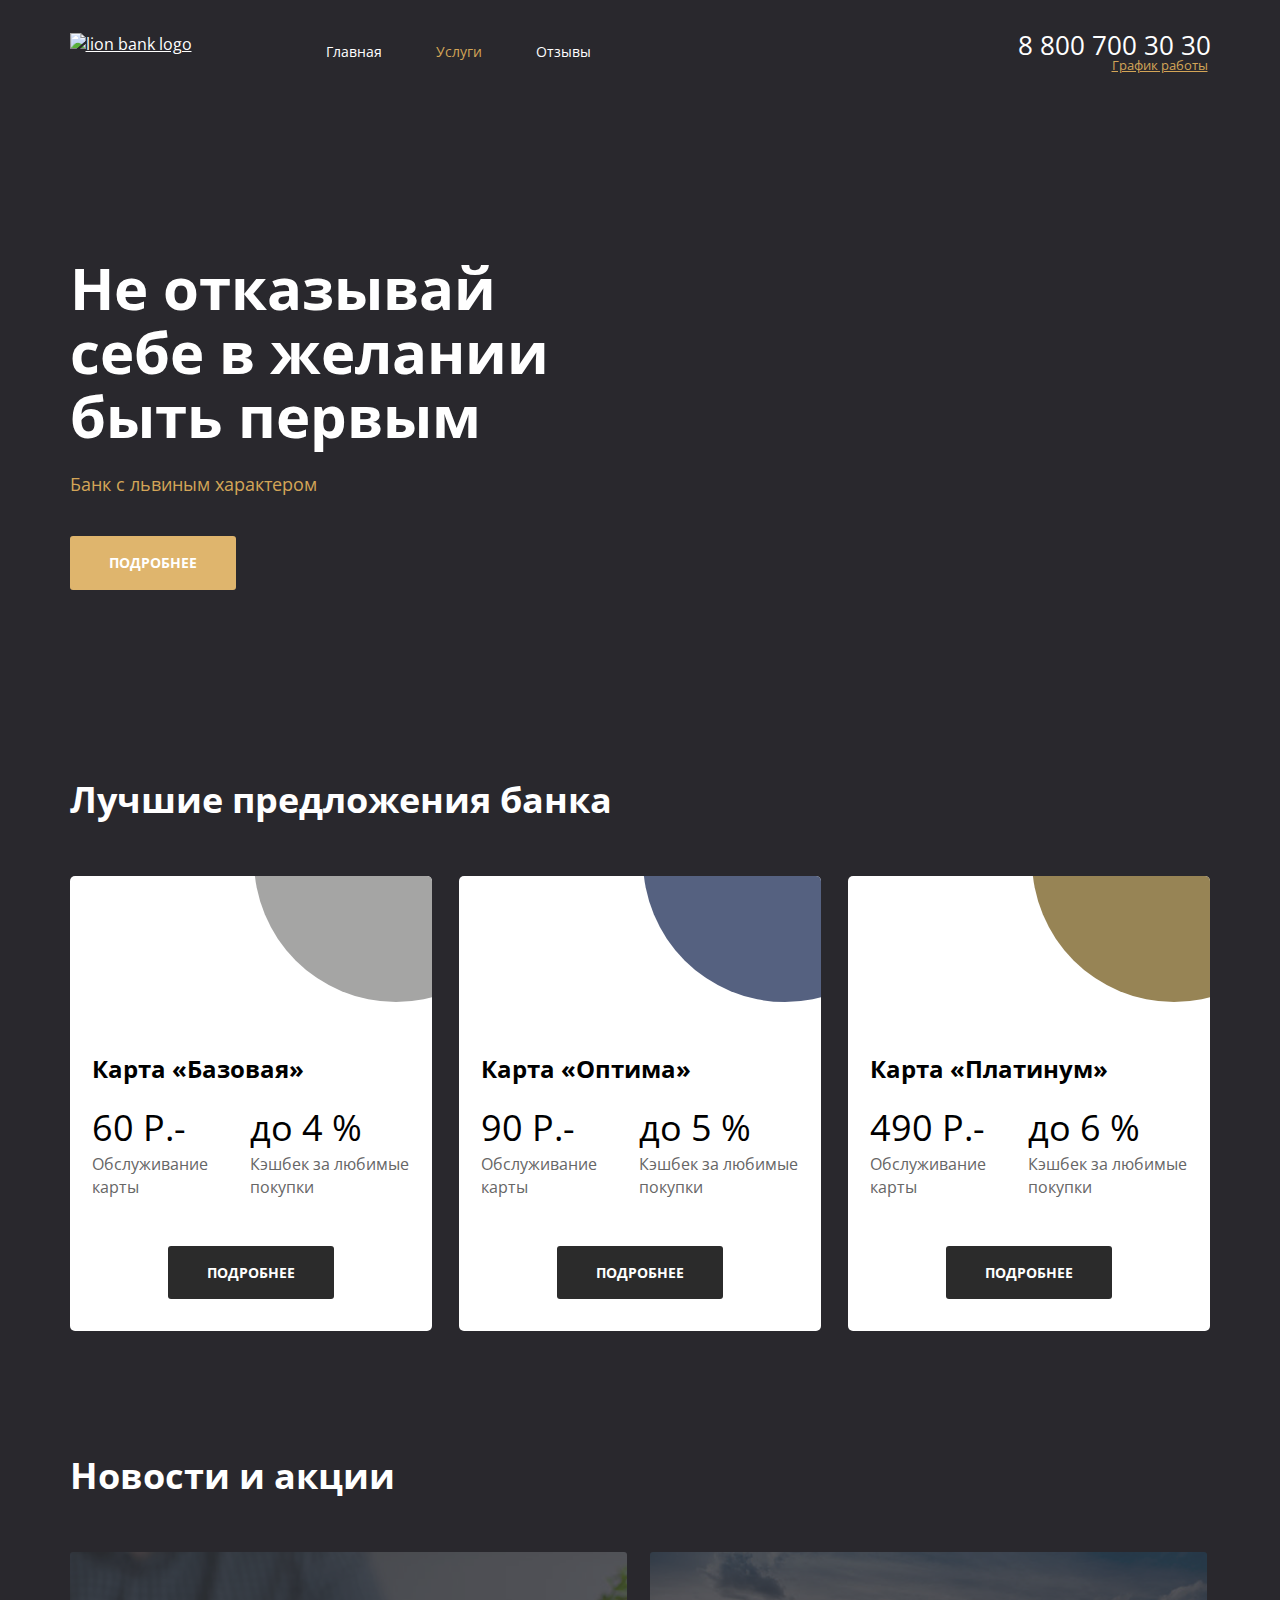
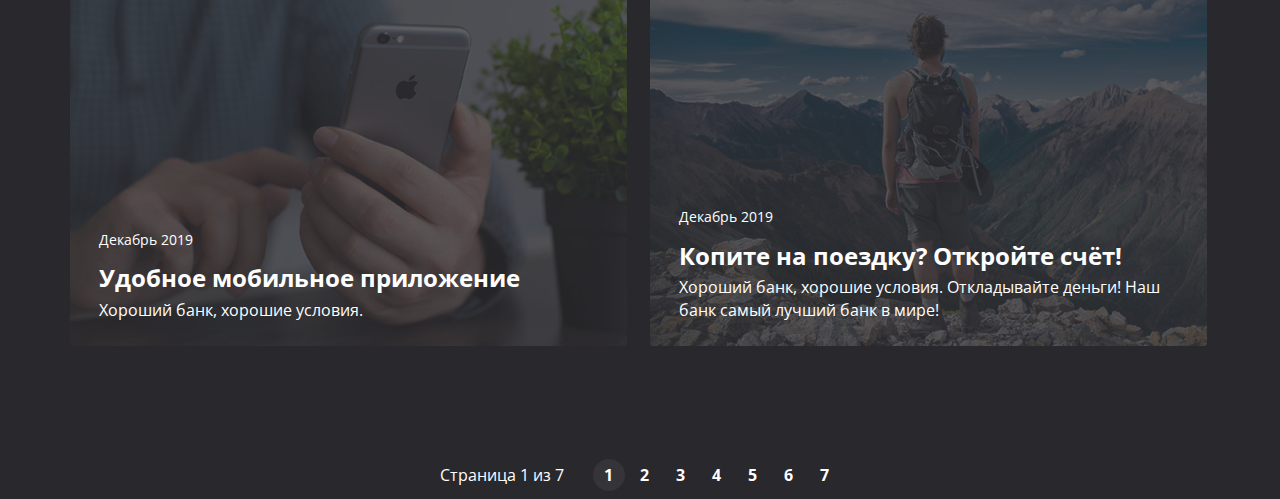
==== index.html @ ec157563 "8" ====
<!DOCTYPE html>
<html lang="en">

<head>
  <meta charset="UTF-8">
  <meta http-equiv="X-UA-Compatible" content="IE=edge">
  <meta name="viewport" content="width=device-width, initial-scale=1.0">
  <link href="https://fonts.googleapis.com/css2?family=Open+Sans:wght@400;600;700&display=swap" rel="stylesheet">
  <link rel="stylesheet" href="./css/main.css">
  <title>Lion Bank | Main Page</title>
</head>

<body>
  <div class="wrapper">
    <section class="hero">
      <div class="container">
        <header class="header">
          <a href="/" class="logo">
            <img src="./img/logo.png" alt="lion bank logo" class="logo__img">
          </a>
          <nav class="menu">
            <ul class="menu__list">
              <li class="menu__item"> <a href="#" class="menu__link">Главная</a> </li>
              <li class="menu__item menu__item--active"> <a href="#" class="menu__link">Услуги</a> </li>
              <li class="menu__item"> <a href="#" class="menu__link">Отзывы</a> </li>
            </ul>
          </nav>
          <addres class="contacts">
            <a href="tel:+78007003030" class="contacts__phone">8 800 700 30 30</a>
            <div class="contacts__dropdown-title">График работы</div>
          </addres>
        </header>
        <div class="hero__content">
          <div class="hero__text-section">
            <h1 class="hero__title">Не отказывай себе в желании быть первым</h1>
            <h4 class="hero__subtitle">Банк с львиным характером</h4>
            <a href="#" class="btn btn--color--ginger">Подробнее</a>
          </div>
        </div>
      </div>
    </section>
    <section class="section">
      <div class="container">
        <h2 class="section__title">Лучшие предложения банка</h2>
        <ul class="offers">
          <li class="offers__item offers__item--theme--grey">
            <div class="offers__header">
              <img src="./img/icons/card_grey.png" class="offers__header-img" alt="">
            </div>
            <div class="offers__content">
              <h3 class="offers__title">Карта «Базовая»</h3>
              <div class="offers__prices">
                <div class="offers__prices-cell">
                  <div class="offers__price">60 Р.-</div>
                  <div class="offers__price-desc">Обслуживание карты</div>
                </div>
                <div class="offers__prices-cell">
                  <div class="offers__price">до 4 %</div>
                  <div class="offers__prices-desc">Кэшбек за любимые покупки</div>
                </div>
              </div>
              <div class="offers__btn-wrapper">
                <a href="#" class="btn btn--color--brown">Подробнее</a>
              </div>
            </div>
          </li>
          <li class="offers__item offers__item--theme--blue">
            <div class="offers__header">
              <img src="./img/icons/card_blue.png" class="offers__header-img" alt="">
            </div>
            <div class="offers__content">
              <h3 class="offers__title">Карта «Оптима»</h3>
              <div class="offers__prices">
                <div class="offers__prices-cell">
                  <div class="offers__price">90 Р.-</div>
                  <div class="offers__price-desc">Обслуживание карты</div>
                </div>
                <div class="offers__prices-cell">
                  <div class="offers__price">до 5 %</div>
                  <div class="offers__prices-desc">Кэшбек за любимые покупки</div>
                </div>
              </div>
              <div class="offers__btn-wrapper">
                <a href="#" class="btn btn--color--brown">Подробнее</a>
              </div>
            </div>
          </li>
          <li class="offers__item offers__item--theme--gold">
            <div class="offers__header">
              <img src="./img/icons/card_gold.png" class="offers__header-img" alt="">
            </div>
            <div class="offers__content">
              <h3 class="offers__title">Карта «Платинум»</h3>
              <div class="offers__prices">
                <div class="offers__prices-cell">
                  <div class="offers__price">490 Р.-</div>
                  <div class="offers__price-desc">Обслуживание карты</div>
                </div>
                <div class="offers__prices-cell">
                  <div class="offers__price">до 6 %</div>
                  <div class="offers__prices-desc">Кэшбек за любимые покупки</div>
                </div>
              </div>
              <div class="offers__btn-wrapper">
                <a href="#" class="btn btn--color--brown">Подробнее</a>
              </div>
            </div>
          </li>
        </ul>
      </div>
    </section>
    <div class="section">      
      <div class="container">
        <h2 class="section__title">Новости и акции</h2>
        <ul class="news">
          <li class="news__item">
            <img src="./img/content/phone.png" alt="Мобильное приложение" class="news__cover">
            <div class="news__text-content">
              <div class="news__date">
                <time class="news__time">Декабрь 2019</time>
              </div>
              <div class="news__title">Удобное мобильное приложение</div>
              <div class="news__desc">
                Хороший банк, хорошие условия.
              </div>
            </div>
          </li>
          <li class="news__item">
            <img src="./img/content/mountains.png" alt="Откройте счёт!" class="news__cover">
            <div class="news__text-content">
              <div class="news__date">Декабрь 2019</div>
              <div class="news__title">Копите на поездку? Откройте счёт!</div>
              <div class="news__desc">
                Хороший банк, хорошие условия. Откладывайте деньги! Наш банк самый лучший банк в мире!
              </div>
            </div>
          </li>
        </ul>
      </div>
    </div>
    <div class="pager">
      <div class="pager__display">Страница 1 из 7</div>
      <ul class="pager__list">
        <li class="pager__item pager__item--active"> <a href="#" class="pager__link">1</a> </li>
        <li class="pager__item"> <a href="#" class="pager__link">2</a> </li>
        <li class="pager__item"> <a href="#" class="pager__link">3</a> </li>
        <li class="pager__item"> <a href="#" class="pager__link">4</a> </li>
        <li class="pager__item"> <a href="#" class="pager__link">5</a> </li>
        <li class="pager__item"> <a href="#" class="pager__link">6</a> </li>
        <li class="pager__item"> <a href="#" class="pager__link">7</a> </li>
      </ul>
    </div>

  </div>
</body>
</html>
---- css/main.css ----
body {
  font-family: "Open Sans", Helvetica, sans-serif;
  color: #fff;
  font-size: 16px;
  line-height: 1.42;
  background: #29282D;
  -webkit-font-smoothing: antialiased;
  -moz-osx-font-smothing: grayscale;
}

a {
  color: inherit;
}

ul {
  padding: 0;
  margin: 0;
}

ul li {
  list-style: none;
}

h1,
h2,
h3,
h4,
h5,
h6 {
  margin: 0;
  font-weight: normal;
}

* {
  box-sizing: border-box;
}

.container {
  margin: 0 auto;
  width: 1141px;
}

.header {
  height: 122px;
  position: relative;
  margin-bottom: 126px;
}

.logo {
  display: block;
  position: absolute;
  top: 25px;
  left: 0;
}

.menu {
  position: absolute;
  top: 31px;
  left: 256px;
}

.contacts {
  position: absolute;
  top: 19px;
  right: 0px;
  font-style: normal;
  text-align: right;
}

.menu__item {
  display: inline-block;
  vertical-align: middle;
  margin-right: 50px;
}

.menu__item--active .menu__link {
  color: #D3A557;
}

.menu__item:last-child {
  margin-right: 0;
}

.menu__link {
  font-size: 14px;
  text-decoration: none;
}

.menu__link:hover {
  color: #D3A557;
  ;
}

.contacts__phone {
  display: block;
  text-decoration: none;
  font-size: 26px;
  margin-bottom: -8px;
}

.contacts__dropdown-title {
  font-size: 13px;
  text-decoration: underline;
  color: #D3A557;
  margin-right: 3px;
}

.hero {
  margin-bottom: 184px;
}

.hero__text-section {
  width: 510px;
}

.hero__title {
  font-size: 58px;
  font-weight: bold;
  line-height: 1.1;
  margin-bottom: 25px;
}

.hero__subtitle {
  font-size: 18px;
  color: #D3A557;
  margin-bottom: 38px;
}

.btn {
  background: #DFB56D;
  border-radius: 3px;
  padding: 17px 39px;
  color: #fff;
  font-size: 14px;
  font-weight: bold;
  text-transform: uppercase;
  text-decoration: none;
  display: inline-block;
}

.btn:hover {
  background: #D3A557;
  box-shadow: 0px 8px 35px rgba(223, 181, 109, 0.35);
}

.btn--color--ginger {
  background: #DFB56D;
}

.btn--color--ginger:hover {
  background: #D3A557;
  box-shadow: 0px 8px 35px rgba(223, 181, 109, 0.35);
}

.btn--color--brown {
  background: #2B2B2B;
}

.btn--color--brown:hover {
  background: #DFB56D;
}

.section {
  margin-bottom: 113px;
}

.section__title {
  font-size: 36px;
  font-weight: bold;
  margin-bottom: 51px;
}

.offers__item {
  min-height: 449px;
  background: #fff;
  border-radius: 5px 5px 5px 5px;
  display: inline-block;
  margin-right: 23px;
  width: 362px;
  color: #000;
  overflow: hidden;
}

.offers__header {
  min-height: 144px;
  position: relative;
}

.offers__header:before {
  content: "";
  width: 284px;
  height: 284px;
  display: block;
  border-radius: 50%;
  position: absolute;
  top: -158px;
  right: -106px;
  background: #ccc;
}

.offers__header-img {
  position: absolute;
  left: 50%;
  top: 50%;
  margin-left: -44px;
  margin-top: -32px;
}

.offers__item:last-child {
  margin-right: 0;
}

.offers__item--theme--grey .offers__header::before {
  background: #a5a5a4;
}

.offers__item--theme--blue .offers__header::before {
  background: #556180;
}

.offers__item--theme--gold .offers__header::before {
  background: #978455;
}

.offers__content {
  padding: 32px 22px;
}

.offers__title {
  font-weight: bold;
  font-size: 24px;
  margin-bottom: 16px;
}

.offers__prices-cell {
  display: inline-block;
  vertical-align: top;
  width: 115px;
  margin-right: 39px;
}

.offers__prices-cell:last-child {
  margin-right: 0;
}

.offers__price {
  font-size: 36px;
}

.offers__prices {
  margin-bottom: 47px;
}

.offers__price-desc {
  color: #666;
}

.offers__prices-desc {
  width: 159px;
  color: #666;
}

.offers__btn-wrapper {
  text-align: center;
}

.news {
    margin-bottom: 55px;
}

.news__item {
  width: 557px;
  display: inline-block;
  vertical-align: top;
  position: relative;
  border-radius: 3px;
  overflow: hidden;
  margin-right: 19px;
}

.news__item:last-child {
  margin-right: 0;
}

.news__cover {
  display: block;
  width: 100%;
  height: 100%;
  object-fit: cover;
  opacity: .35;
}

.news__text-content {
  position: absolute;
  left: 0;
  right: 0;
  bottom: 0;
  padding: 25px 29px;
  min-width: 140px;
}

.news__date {
  font-size: 14px;
  margin-bottom: 12px;
}

.news__title {
  font-size: 24px;
  font-weight: bold;
  margin-bottom: 3px;
}

.pager {
  text-align: center;
}

.pager__display,.pager__list {
  display: inline-block;
  vertical-align: middle;
}

.pager__display {
  margin-right: 25px;
}

.pager__item {
  display: inline-block;
  vertical-align: middle;  
}

.pager__item--active .pager__link{ 
  background: #353439;
}

.pager__link {
  display: block;
  width: 32px;
  height: 32px;
  border-radius: 50%;
  text-decoration: none;
  font-weight: bold;
  line-height: 32px;
}
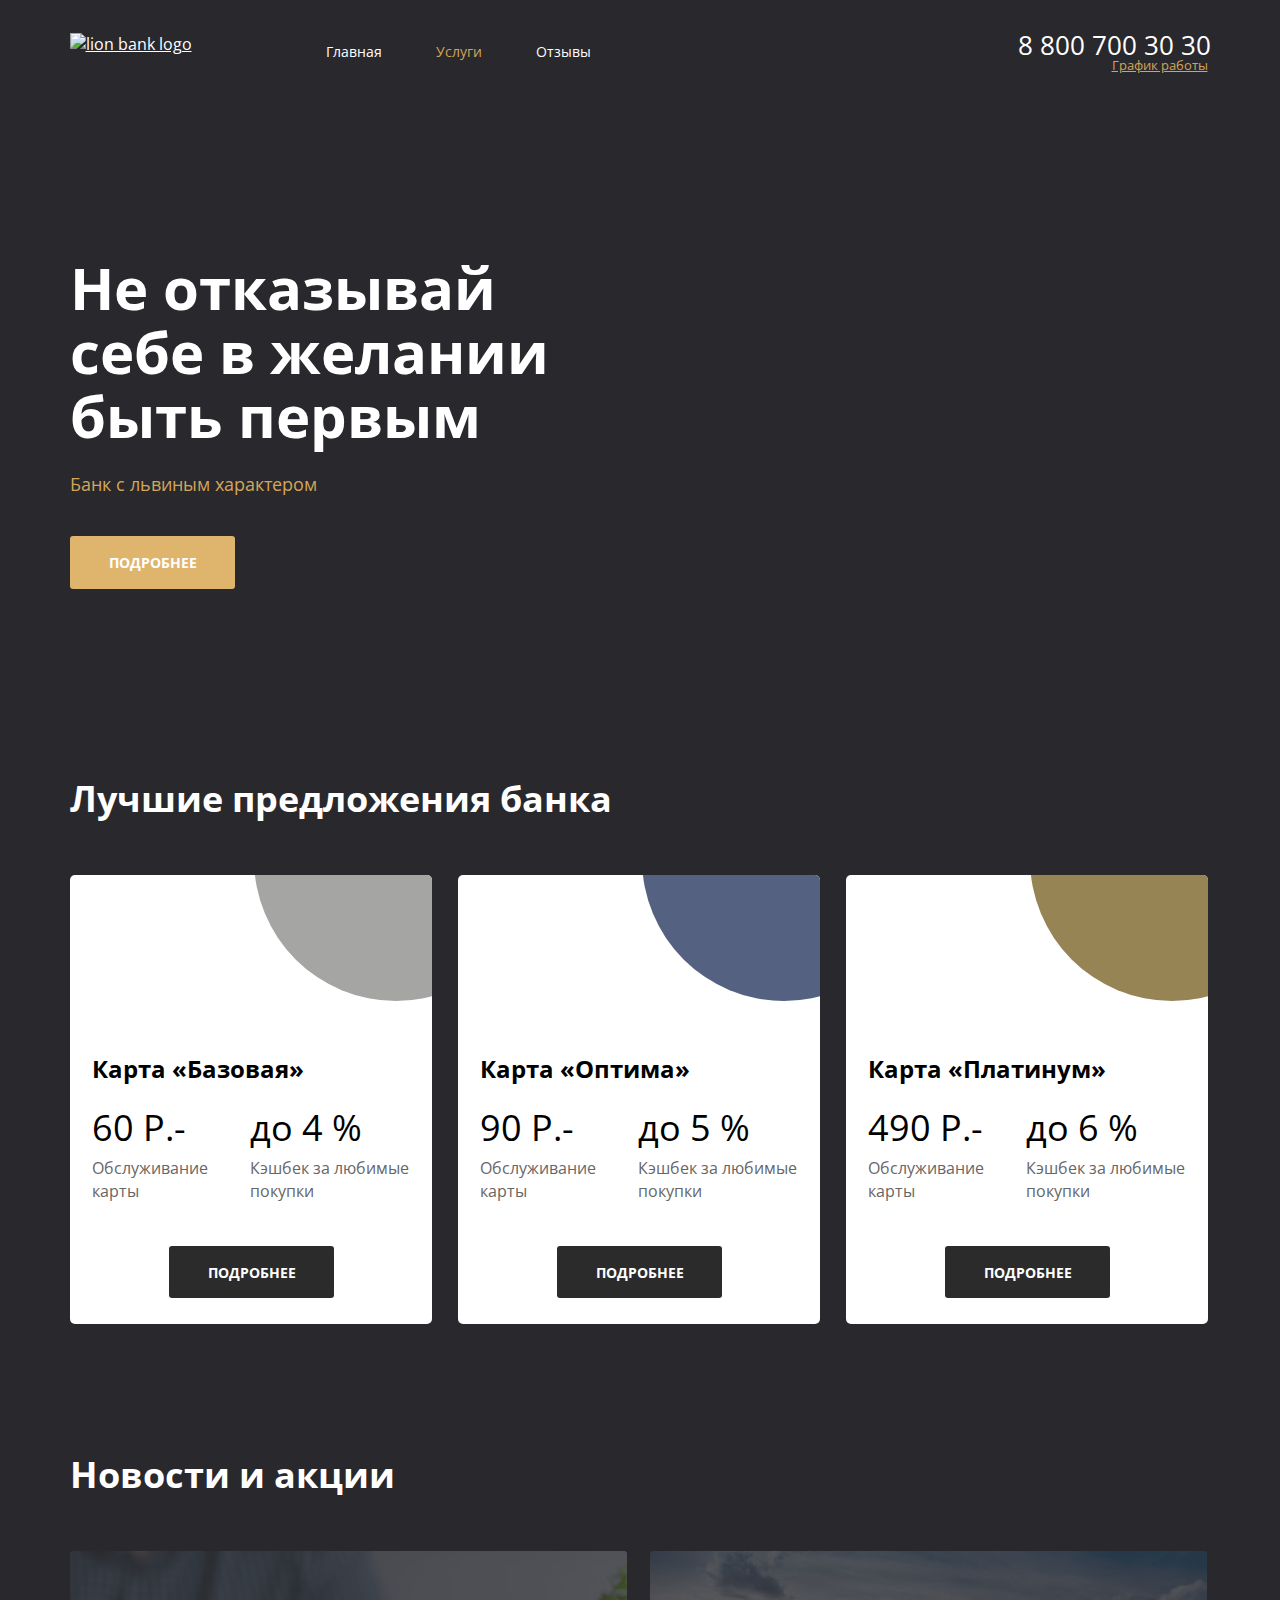
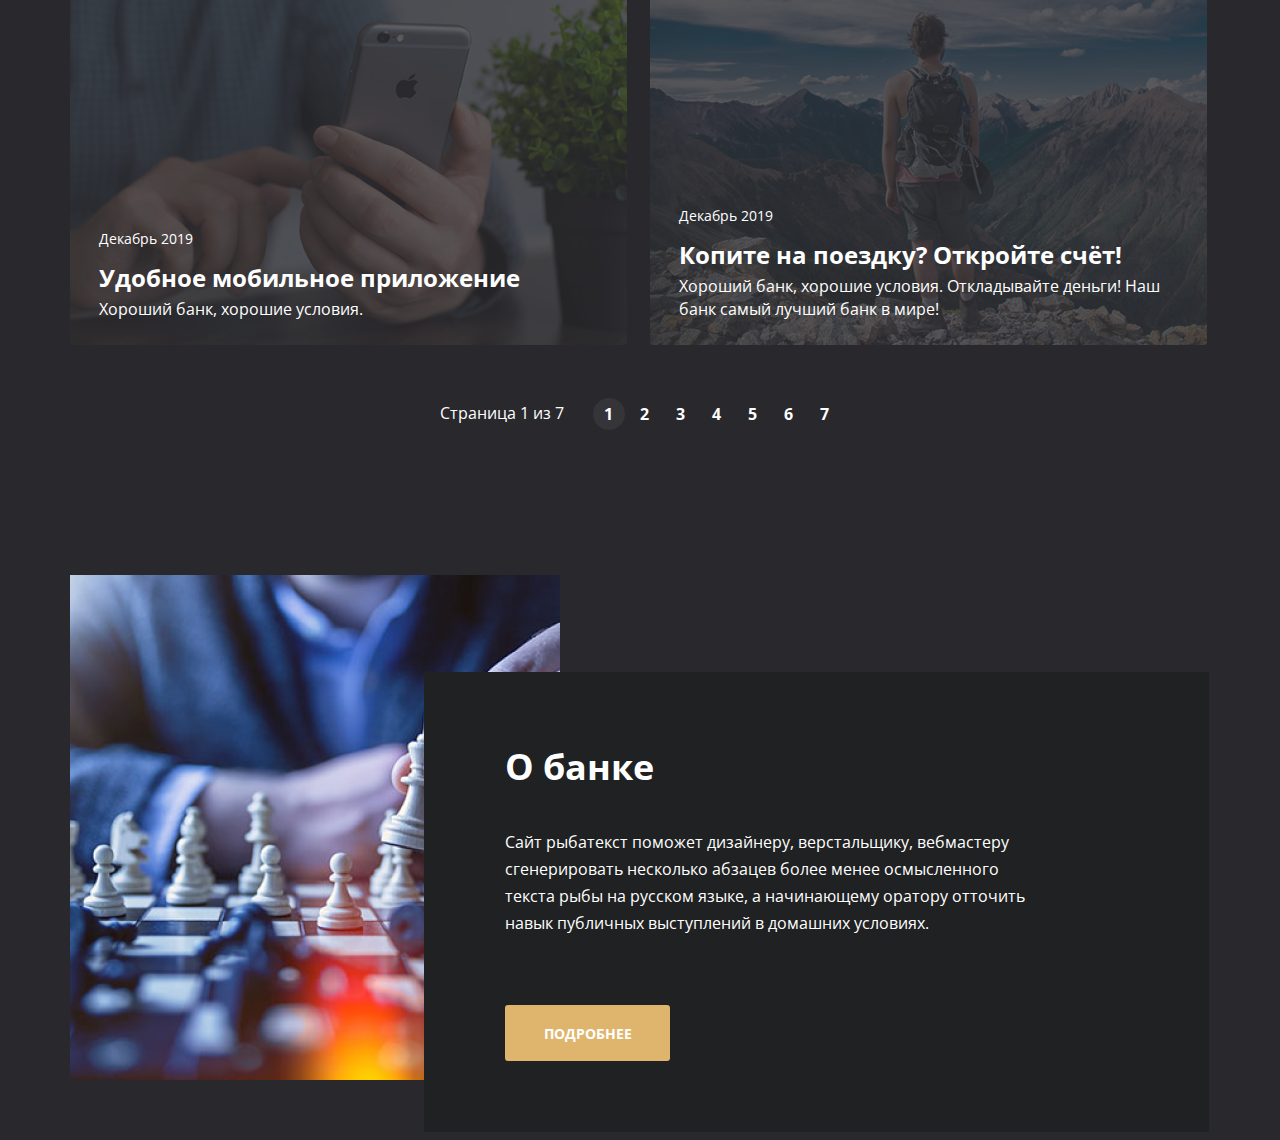
==== commit 0c7c91bb: "9" ====
--- a/index.html
+++ b/index.html
@@ -150,6 +150,21 @@
         <li class="pager__item"> <a href="#" class="pager__link">7</a> </li>
       </ul>
     </div>
+    <div class="section">
+      <div class="container">
+        <div class="about">
+          <div class="about__desc">
+            <h2 class="about__title">О банке</h2>
+            <div class="about__dest-text">
+              <p>
+                Сайт рыбатекст поможет дизайнеру, верстальщику, вебмастеру сгенерировать несколько абзацев более менее осмысленного текста рыбы на русском языке, а начинающему оратору отточить навык публичных выступлений в домашних условиях.
+              </p>
+              <a href="#" class="btn btn--color--ginger">Подробнее</a>
+            </div>
+          </div>
+        </div>
+      </div>
+    </div>
 
   </div>
 </body>
--- a/css/main.css
+++ b/css/main.css
@@ -31,6 +31,10 @@
   font-weight: normal;
 }
 
+p {
+  margin-top: 0;
+}
+
 * {
   box-sizing: border-box;
 }
@@ -129,7 +133,7 @@
 .btn {
   background: #DFB56D;
   border-radius: 3px;
-  padding: 17px 39px;
+  padding: 17px 38px 16px 39px;
   color: #fff;
   font-size: 14px;
   font-weight: bold;
@@ -160,8 +164,8 @@
   background: #DFB56D;
 }
 
-.section {
-  margin-bottom: 113px;
+.offers {
+  margin-bottom: 119px;
 }
 
 .section__title {
@@ -172,11 +176,11 @@
 
 .offers__item {
   min-height: 449px;
+  width: 362px;
   background: #fff;
   border-radius: 5px 5px 5px 5px;
   display: inline-block;
-  margin-right: 23px;
-  width: 362px;
+  margin-right: 22px;  
   color: #000;
   overflow: hidden;
 }
@@ -223,7 +227,7 @@
 }
 
 .offers__content {
-  padding: 32px 22px;
+  padding: 33px 20px 18px 22px;
 }
 
 .offers__title {
@@ -245,10 +249,11 @@
 
 .offers__price {
   font-size: 36px;
+  margin-bottom: 4px;
 }
 
 .offers__prices {
-  margin-bottom: 47px;
+  margin-bottom: 43px;
 }
 
 .offers__price-desc {
@@ -256,7 +261,7 @@
 }
 
 .offers__prices-desc {
-  width: 159px;
+  width: 161px;
   color: #666;
 }
 
@@ -265,7 +270,7 @@
 }
 
 .news {
-    margin-bottom: 55px;
+  margin-bottom: 53px;
 }
 
 .news__item {
@@ -295,7 +300,7 @@
   left: 0;
   right: 0;
   bottom: 0;
-  padding: 25px 29px;
+  padding: 24px 29px;
   min-width: 140px;
 }
 
@@ -314,7 +319,8 @@
   text-align: center;
 }
 
-.pager__display,.pager__list {
+.pager__display,
+.pager__list {
   display: inline-block;
   vertical-align: middle;
 }
@@ -325,14 +331,26 @@
 
 .pager__item {
   display: inline-block;
-  vertical-align: middle;  
-}
-
-.pager__item--active .pager__link{ 
+  vertical-align: middle;
+}
+
+.pager__item--active .pager__link {
   background: #353439;
 }
 
 .pager__link {
+  display: block;
+  width: 32px;
+  height: 32px;
+  border-radius: 50%;
+  position: relative;
+  text-decoration: none;
+  font-weight: bold;
+  line-height: 32px;
+}
+
+.pager__link:hover {
+  background: #353439;
   display: block;
   width: 32px;
   height: 32px;
@@ -340,4 +358,46 @@
   text-decoration: none;
   font-weight: bold;
   line-height: 32px;
+}
+
+.about:before,
+.about__desc {
+  display: inline-block;
+  vertical-align: top;
+}
+
+.about:before {
+  content: "";
+  width: 490px;
+  height: 505px;
+  margin-top: 145px;
+  background: url("/img/decor/chess.png") center center / cover no-repeat;
+}
+
+.about__desc {
+  background: #202123;
+  padding: 35px 161px 0px 81px;
+  width: 785px;
+  margin-top: -408px;
+  margin-left: 354px;
+}
+
+.about__title {
+  font-weight: bold;
+  font-size: 36px;
+  margin-top: 34px;
+  margin-bottom: 37px;
+}
+
+.about__dest-text {
+  margin-bottom: 71px;
+  line-height: 1.6875;
+}
+
+.about__dest-text p {
+  margin-bottom: 68px;
+}
+
+.about__dest-text p:last-child {
+  margin-bottom: 0;
 }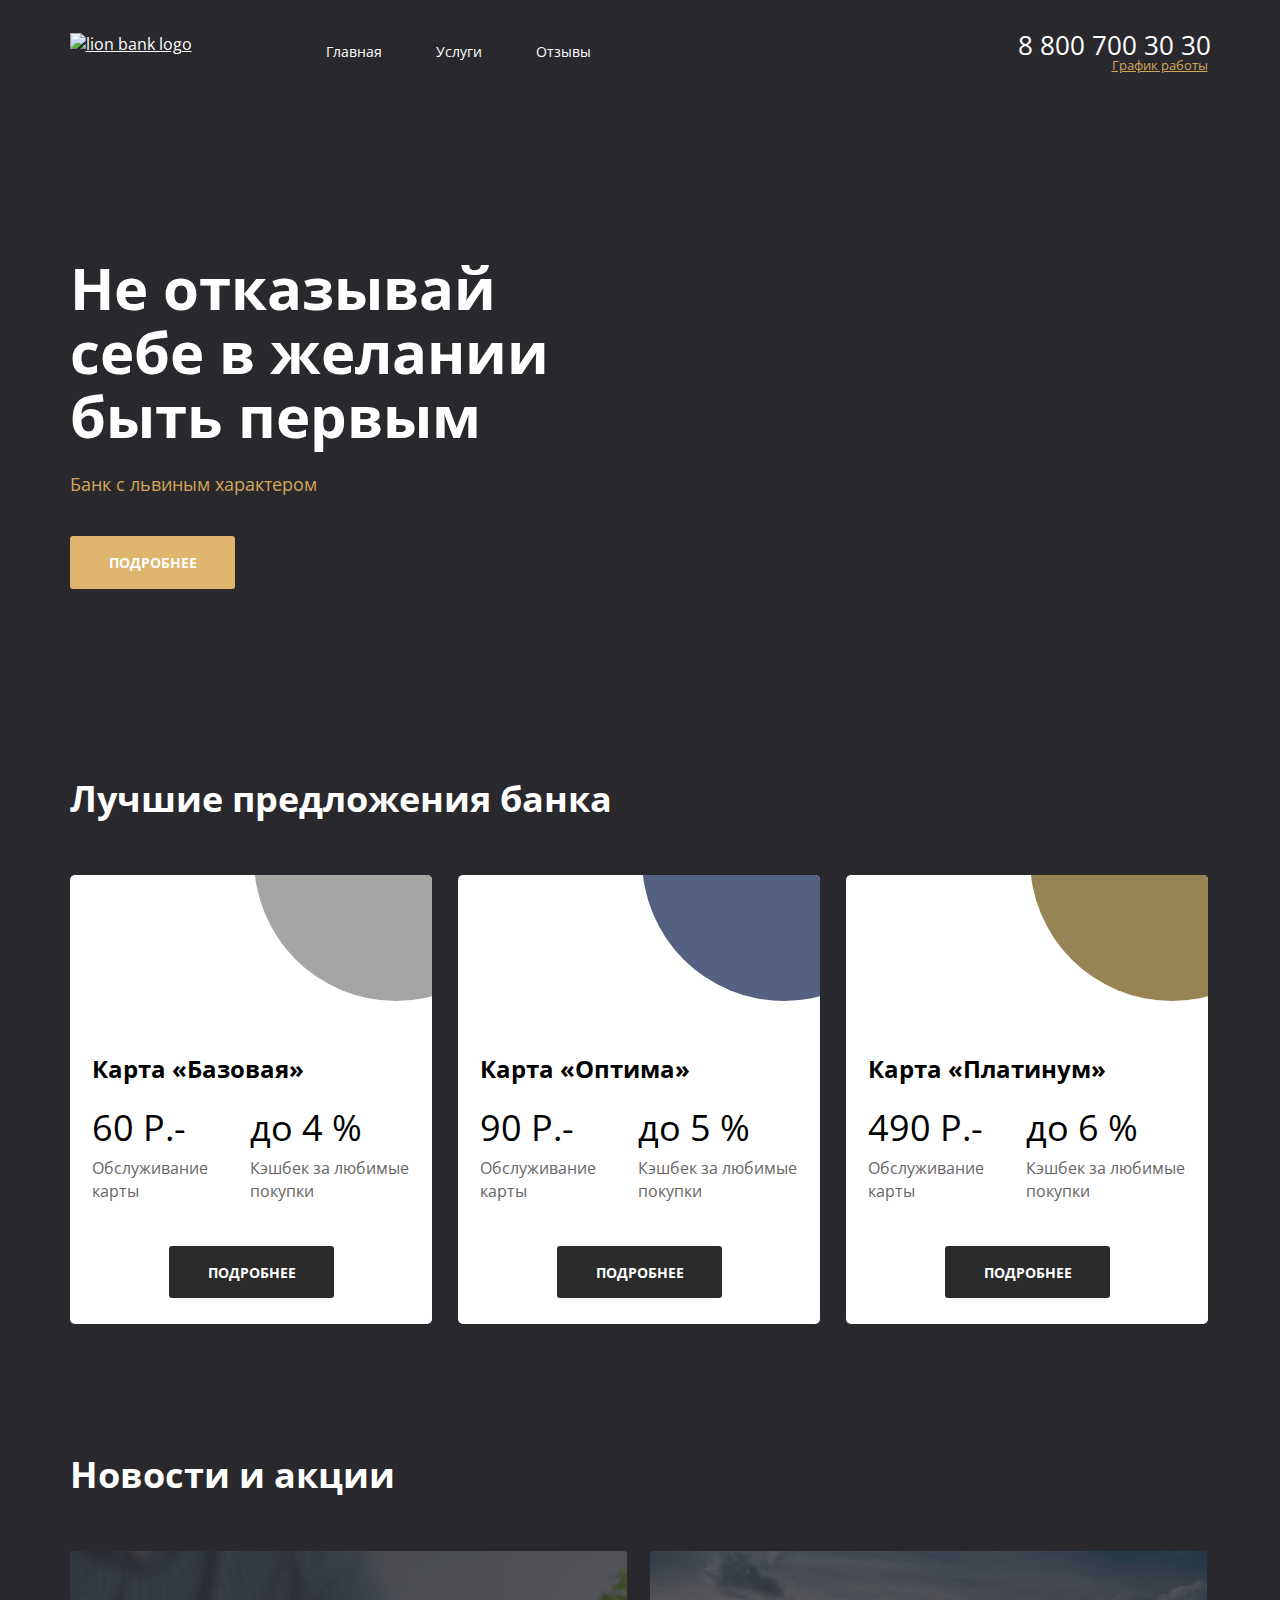
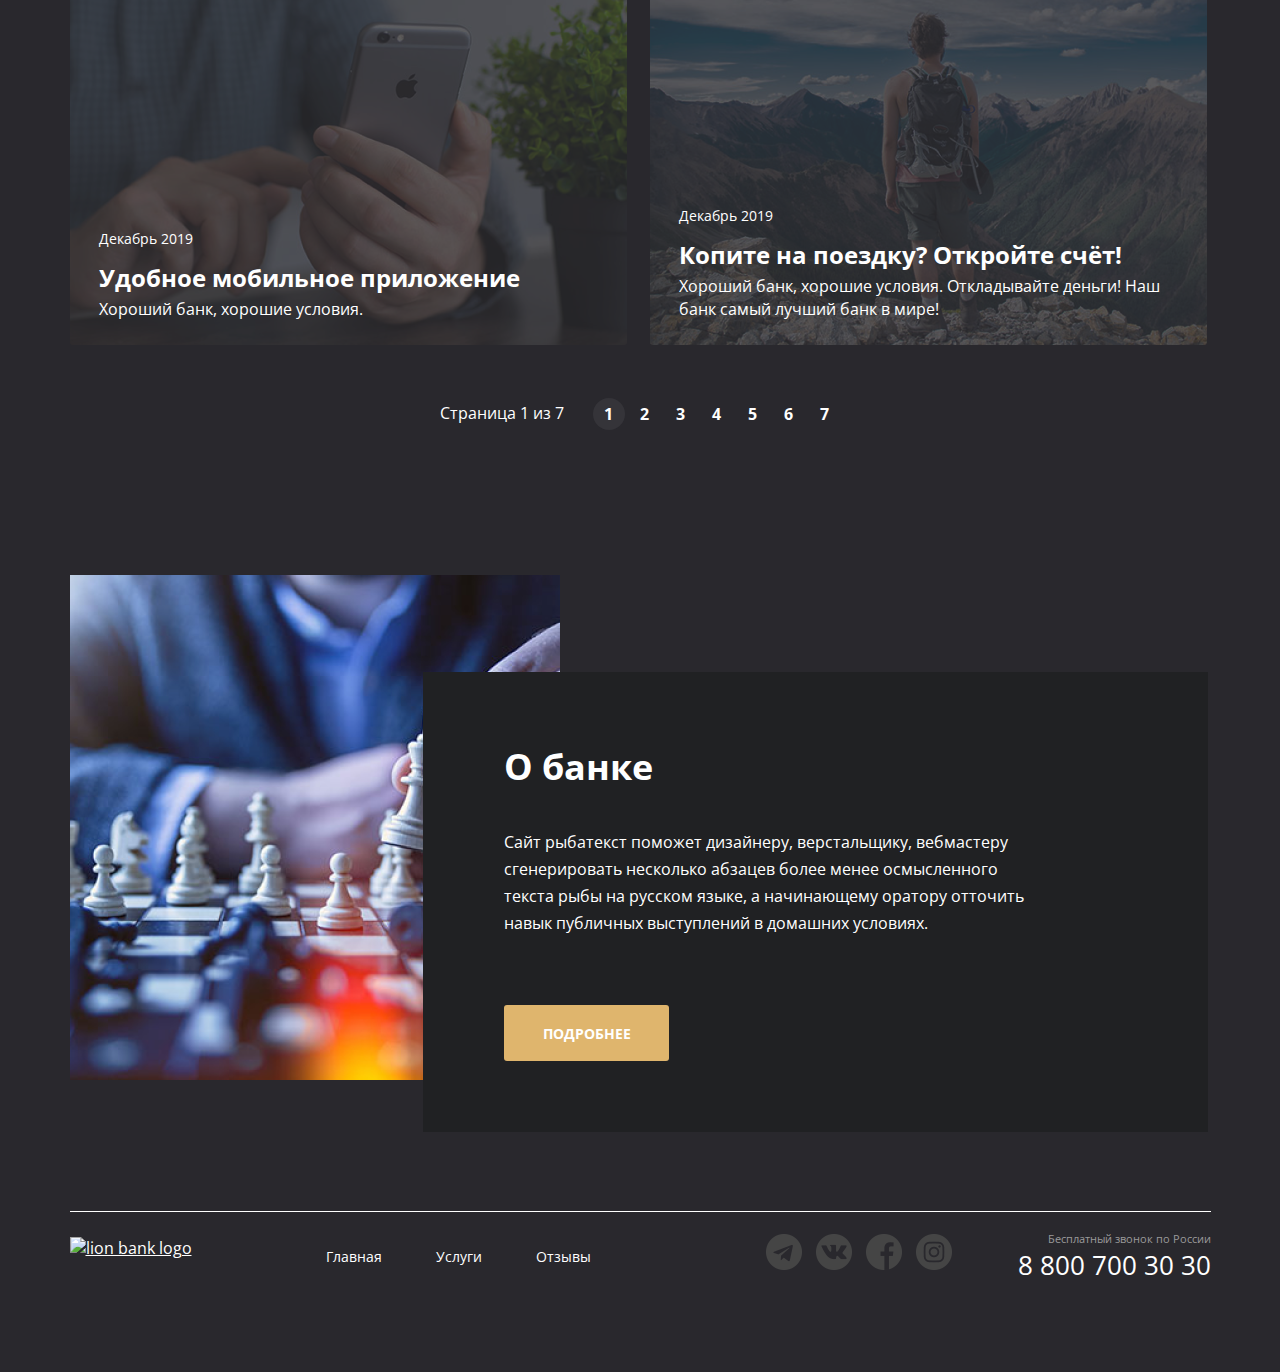
==== commit 5ed0521f: "10" ====
--- a/index.html
+++ b/index.html
@@ -21,7 +21,7 @@
           <nav class="menu">
             <ul class="menu__list">
               <li class="menu__item"> <a href="#" class="menu__link">Главная</a> </li>
-              <li class="menu__item menu__item--active"> <a href="#" class="menu__link">Услуги</a> </li>
+              <li class="menu__item"> <a href="#" class="menu__link">Услуги</a> </li>
               <li class="menu__item"> <a href="#" class="menu__link">Отзывы</a> </li>
             </ul>
           </nav>
@@ -165,6 +165,40 @@
         </div>
       </div>
     </div>
+    <footer class="footer-container">
+      <div class="container footer-container__content">
+        <div class="footer">
+          <a href="/" class="logo">
+            <img src="./img/logo.png" alt="lion bank logo" class="logo__img">
+          </a>
+          <nav class="menu">
+            <ul class="menu__list">
+              <li class="menu__item"> <a href="#" class="menu__link">Главная</a> </li>
+              <li class="menu__item"> <a href="#" class="menu__link">Услуги</a> </li>
+              <li class="menu__item"> <a href="#" class="menu__link">Отзывы</a> </li>
+            </ul>
+          </nav>
+          <ul class="socials">
+            <li class="socials__item socials__item--icon--telegram">
+              <a href="" class="socials__link"></a>
+            </li>
+            <li class="socials__item socials__item--icon--vk">
+              <a href="" class="socials__link"></a>
+            </li>
+            <li class="socials__item socials__item--icon--fb">
+              <a href="" class="socials__link"></a>
+            </li>
+            <li class="socials__item socials__item--icon--insta">
+              <a href="" class="socials__link"></a>
+            </li>
+          </ul>
+          <addres class="contacts">
+            <div class="contacts__desc">Бесплатный звонок по России</div>
+            <a href="tel:+78007003030" class="contacts__phone">8 800 700 30 30</a>            
+          </addres>
+        </div>
+      </div>
+    </footer>
 
   </div>
 </body>
--- a/css/main.css
+++ b/css/main.css
@@ -71,6 +71,11 @@
   text-align: right;
 }
 
+.contacts__desc {
+  color: #9A9A9A;
+  ;font-size: 11px;
+}
+
 .menu__item {
   display: inline-block;
   vertical-align: middle;
@@ -371,15 +376,16 @@
   width: 490px;
   height: 505px;
   margin-top: 145px;
-  background: url("/img/decor/chess.png") center center / cover no-repeat;
+  background: url("../img/decor/chess.png") center center / cover no-repeat;
 }
 
 .about__desc {
   background: #202123;
   padding: 35px 161px 0px 81px;
   width: 785px;
-  margin-top: -408px;
-  margin-left: 354px;
+  margin-top: 242px;
+  margin-left: -141px;
+  margin-bottom: 79px;
 }
 
 .about__title {
@@ -400,4 +406,69 @@
 
 .about__dest-text p:last-child {
   margin-bottom: 0;
+}
+
+.footer-container__content {
+  border-top: 1px solid #fff;
+}
+
+.footer{
+  height: 152px;
+  position: relative;
+}
+
+.socials {
+  position: absolute;
+  top: 22px;
+  right: 259px;
+}
+
+.socials__item {
+  display: inline-block;
+  vertical-align: middle;
+  margin-right: 10px;
+}
+
+.socials__item:last-child {
+margin-right: 0;
+}
+
+.socials__link {
+  display: block;
+  text-decoration: none;
+  width: 36px;
+  height: 36px;
+  background: center center no repeat;
+}
+
+.socials__item--icon--telegram .socials__link {
+  background-image: url("../img/icons/telegram.png");
+}
+
+.socials__item--icon--telegram .socials__link:hover {
+  background-image: url("../img/icons/telegram-hover.png");
+}
+
+.socials__item--icon--vk .socials__link {
+  background-image: url("../img/icons/vk.png");
+}
+
+.socials__item--icon--vk .socials__link:hover {
+  background-image: url("../img/icons/vk-hover.png");
+}
+
+.socials__item--icon--fb .socials__link {
+  background-image: url("../img/icons/fb.png");
+}
+
+.socials__item--icon--fb .socials__link:hover {
+  background-image: url("../img/icons/fb-hover.png");
+}
+
+.socials__item--icon--insta .socials__link {
+  background-image: url("../img/icons/insta.png");
+}
+
+.socials__item--icon--insta .socials__link:hover {
+  background-image: url("../img/icons/insta-hover.png");
 }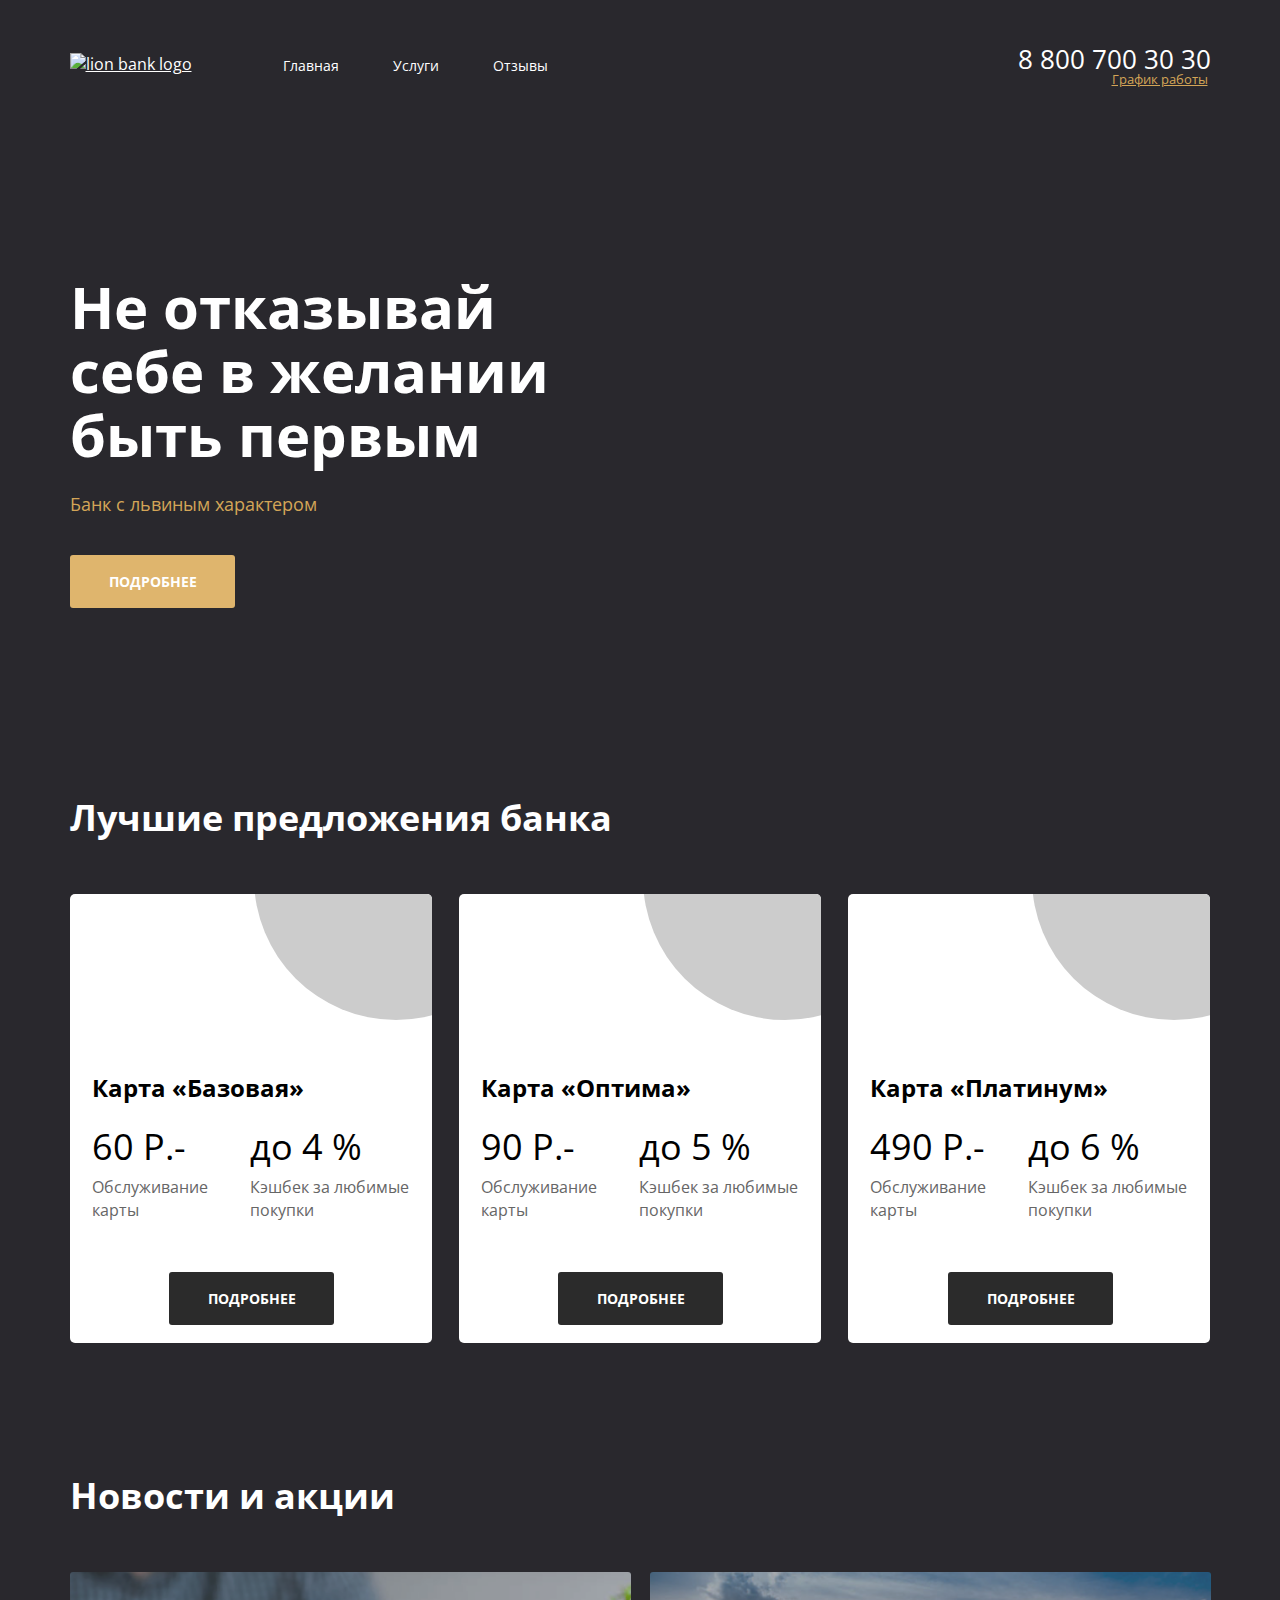
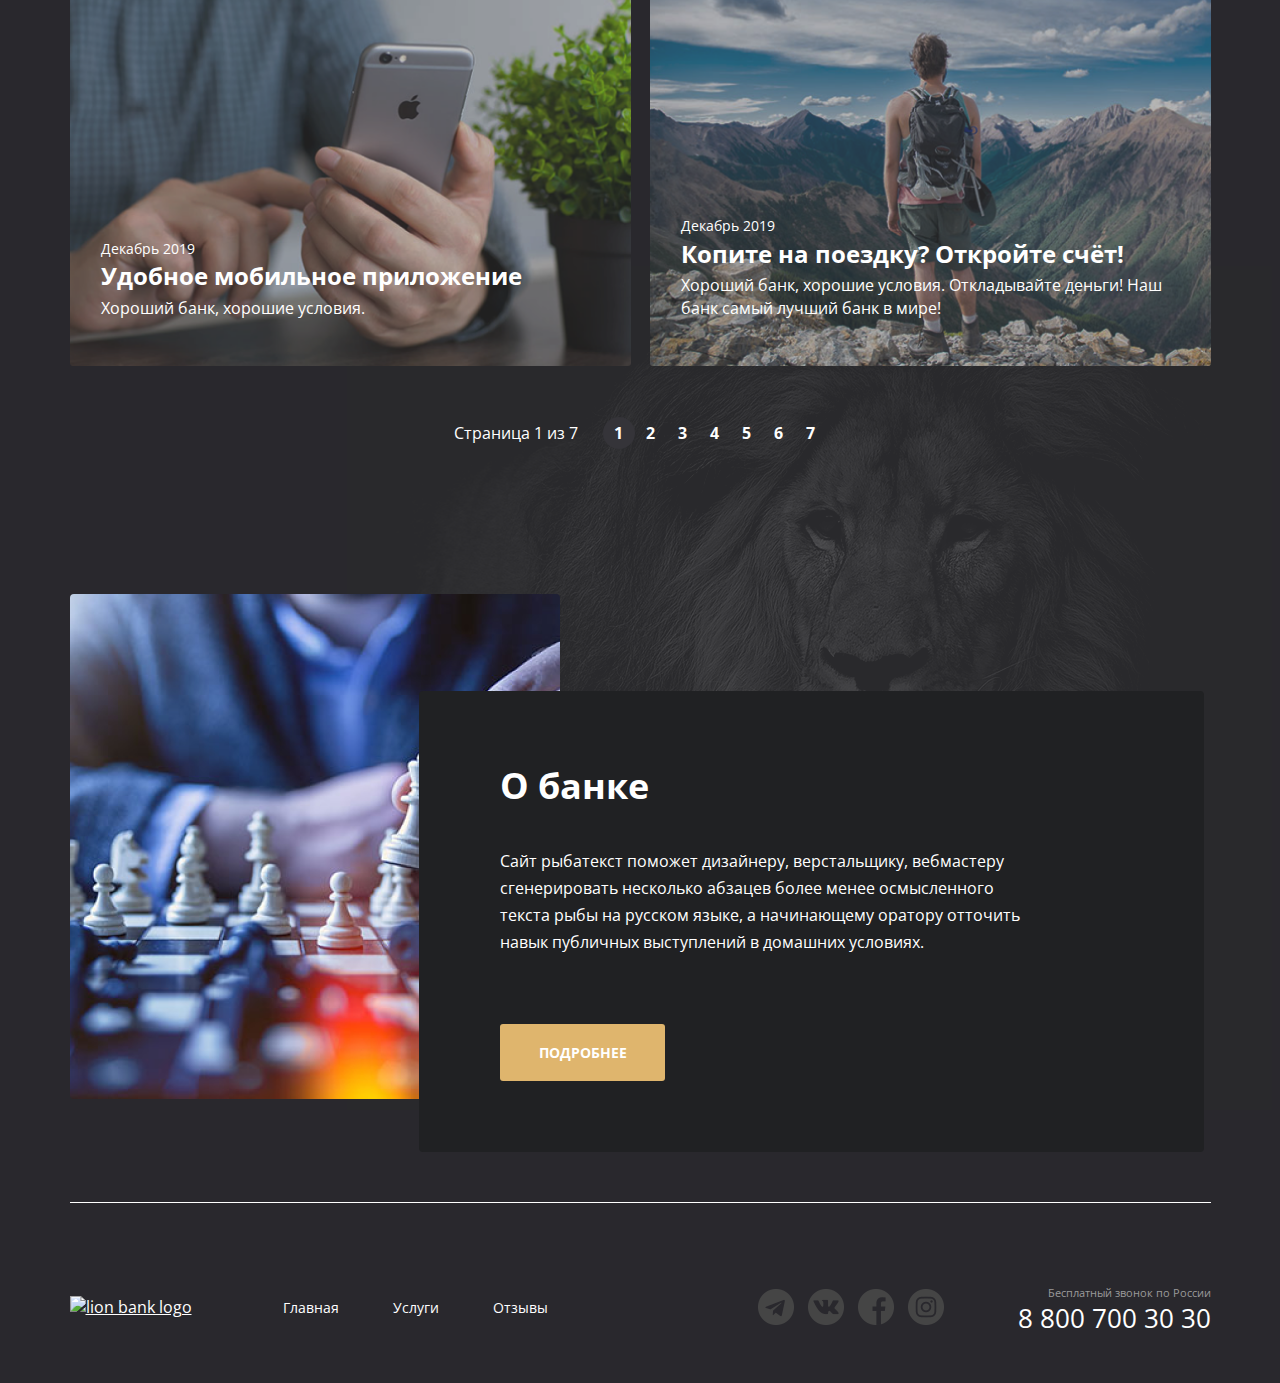
==== commit ee73a8eb: "12" ====
--- a/index.html
+++ b/index.html
@@ -4,31 +4,36 @@
 <head>
   <meta charset="UTF-8">
   <meta http-equiv="X-UA-Compatible" content="IE=edge">
-  <meta name="viewport" content="width=device-width, initial-scale=1.0">
+  <meta name="viewport" content="width=1200, initial-scale=1.0">
   <link href="https://fonts.googleapis.com/css2?family=Open+Sans:wght@400;600;700&display=swap" rel="stylesheet">
+  <link rel="stylesheet" href="https://cdnjs.cloudflare.com/ajax/libs/normalize/8.0.1/normalize.min.css" integrity="sha512-NhSC1YmyruXifcj/KFRWoC561YpHpc5Jtzgvbuzx5VozKpWvQ+4nXhPdFgmx8xqexRcpAglTj9sIBWINXa8x5w==" crossorigin="anonymous" referrerpolicy="no-referrer" />
   <link rel="stylesheet" href="./css/main.css">
   <title>Lion Bank | Main Page</title>
 </head>
 
 <body>
-  <div class="wrapper">
+  <div class="wrapper main-page-wrapper">
     <section class="hero">
-      <div class="container">
+      <div class="container hero__container">
         <header class="header">
-          <a href="/" class="logo">
-            <img src="./img/logo.png" alt="lion bank logo" class="logo__img">
-          </a>
-          <nav class="menu">
-            <ul class="menu__list">
-              <li class="menu__item"> <a href="#" class="menu__link">Главная</a> </li>
-              <li class="menu__item"> <a href="#" class="menu__link">Услуги</a> </li>
-              <li class="menu__item"> <a href="#" class="menu__link">Отзывы</a> </li>
-            </ul>
-          </nav>
-          <addres class="contacts">
-            <a href="tel:+78007003030" class="contacts__phone">8 800 700 30 30</a>
-            <div class="contacts__dropdown-title">График работы</div>
-          </addres>
+          <div class="header__col">
+            <a href="/" class="logo">
+              <img src="./img/logo.png" alt="lion bank logo" class="logo__img">
+            </a>
+            <nav class="menu">
+              <ul class="menu__list">
+                <li class="menu__item"> <a href="#" class="menu__link">Главная</a> </li>
+                <li class="menu__item"> <a href="#" class="menu__link">Услуги</a> </li>
+                <li class="menu__item"> <a href="#" class="menu__link">Отзывы</a> </li>
+              </ul>
+            </nav>
+          </div>
+          <div class="header__col header__col--align--right">
+            <addres class="contacts">
+              <a href="tel:+78007003030" class="contacts__phone">8 800 700 30 30</a>
+              <div class="contacts__dropdown-title">График работы</div>
+            </addres>
+          </div>
         </header>
         <div class="hero__content">
           <div class="hero__text-section">
@@ -43,65 +48,65 @@
       <div class="container">
         <h2 class="section__title">Лучшие предложения банка</h2>
         <ul class="offers">
-          <li class="offers__item offers__item--theme--grey">
-            <div class="offers__header">
-              <img src="./img/icons/card_grey.png" class="offers__header-img" alt="">
-            </div>
-            <div class="offers__content">
-              <h3 class="offers__title">Карта «Базовая»</h3>
-              <div class="offers__prices">
-                <div class="offers__prices-cell">
-                  <div class="offers__price">60 Р.-</div>
-                  <div class="offers__price-desc">Обслуживание карты</div>
-                </div>
-                <div class="offers__prices-cell">
-                  <div class="offers__price">до 4 %</div>
-                  <div class="offers__prices-desc">Кэшбек за любимые покупки</div>
-                </div>
-              </div>
-              <div class="offers__btn-wrapper">
+          <li class="offers__item offer offer__item--theme--grey">
+            <div class="offer__header">
+              <img src="./img/icons/card_grey.png" class="offer__header-img" alt="">
+            </div>
+            <div class="offer__content">
+              <h3 class="offer__title">Карта «Базовая»</h3>
+              <div class="offer__prices">
+                <div class="offer__prices-cell">
+                  <div class="offer__price">60 Р.-</div>
+                  <div class="offer__price-desc">Обслуживание карты</div>
+                </div>
+                <div class="offer__prices-cell">
+                  <div class="offer__price">до 4 %</div>
+                  <div class="offer__prices-desc">Кэшбек за любимые покупки</div>
+                </div>
+              </div>
+              <div class="offer__btn-wrapper">
                 <a href="#" class="btn btn--color--brown">Подробнее</a>
               </div>
             </div>
           </li>
-          <li class="offers__item offers__item--theme--blue">
-            <div class="offers__header">
-              <img src="./img/icons/card_blue.png" class="offers__header-img" alt="">
-            </div>
-            <div class="offers__content">
-              <h3 class="offers__title">Карта «Оптима»</h3>
-              <div class="offers__prices">
-                <div class="offers__prices-cell">
-                  <div class="offers__price">90 Р.-</div>
-                  <div class="offers__price-desc">Обслуживание карты</div>
-                </div>
-                <div class="offers__prices-cell">
-                  <div class="offers__price">до 5 %</div>
-                  <div class="offers__prices-desc">Кэшбек за любимые покупки</div>
-                </div>
-              </div>
-              <div class="offers__btn-wrapper">
+          <li class="offers__item offer offer__item--theme--blue">
+            <div class="offer__header">
+              <img src="./img/icons/card_blue.png" class="offer__header-img" alt="">
+            </div>
+            <div class="offer__content">
+              <h3 class="offer__title">Карта «Оптима»</h3>
+              <div class="offer__prices">
+                <div class="offer__prices-cell">
+                  <div class="offer__price">90 Р.-</div>
+                  <div class="offer__price-desc">Обслуживание карты</div>
+                </div>
+                <div class="offer__prices-cell">
+                  <div class="offer__price">до 5 %</div>
+                  <div class="offer__prices-desc">Кэшбек за любимые покупки</div>
+                </div>
+              </div>
+              <div class="offer__btn-wrapper">
                 <a href="#" class="btn btn--color--brown">Подробнее</a>
               </div>
             </div>
           </li>
-          <li class="offers__item offers__item--theme--gold">
-            <div class="offers__header">
-              <img src="./img/icons/card_gold.png" class="offers__header-img" alt="">
-            </div>
-            <div class="offers__content">
-              <h3 class="offers__title">Карта «Платинум»</h3>
-              <div class="offers__prices">
-                <div class="offers__prices-cell">
-                  <div class="offers__price">490 Р.-</div>
-                  <div class="offers__price-desc">Обслуживание карты</div>
-                </div>
-                <div class="offers__prices-cell">
-                  <div class="offers__price">до 6 %</div>
-                  <div class="offers__prices-desc">Кэшбек за любимые покупки</div>
-                </div>
-              </div>
-              <div class="offers__btn-wrapper">
+          <li class="offers__item offer offer__item--theme--gold">
+            <div class="offer__header">
+              <img src="./img/icons/card_gold.png" class="offer__header-img" alt="">
+            </div>
+            <div class="offer__content">
+              <h3 class="offer__title">Карта «Платинум»</h3>
+              <div class="offer__prices">
+                <div class="offer__prices-cell">
+                  <div class="offer__price">490 Р.-</div>
+                  <div class="offer__price-desc">Обслуживание карты</div>
+                </div>
+                <div class="offer__prices-cell">
+                  <div class="offer__price">до 6 %</div>
+                  <div class="offer__prices-desc">Кэшбек за любимые покупки</div>
+                </div>
+              </div>
+              <div class="offer__btn-wrapper">
                 <a href="#" class="btn btn--color--brown">Подробнее</a>
               </div>
             </div>
@@ -113,24 +118,22 @@
       <div class="container">
         <h2 class="section__title">Новости и акции</h2>
         <ul class="news">
-          <li class="news__item">
-            <img src="./img/content/phone.png" alt="Мобильное приложение" class="news__cover">
-            <div class="news__text-content">
-              <div class="news__date">
-                <time class="news__time">Декабрь 2019</time>
-              </div>
-              <div class="news__title">Удобное мобильное приложение</div>
-              <div class="news__desc">
+          <li class="news__item single-news">
+          <img src="./img/content/phone.png" alt="Мобильное приложение" class="single-news__cover">
+            <div class="single-news__text-content">
+              <time class="single-news__date">Декабрь 2019</time>
+              <div class="single-news__title">Удобное мобильное приложение</div>
+              <div class="single-news__desc">
                 Хороший банк, хорошие условия.
               </div>
             </div>
           </li>
-          <li class="news__item">
-            <img src="./img/content/mountains.png" alt="Откройте счёт!" class="news__cover">
-            <div class="news__text-content">
-              <div class="news__date">Декабрь 2019</div>
-              <div class="news__title">Копите на поездку? Откройте счёт!</div>
-              <div class="news__desc">
+          <li class="news__item single-news">
+            <img src="./img/content/mountains.png" alt="Откройте счёт!" class="single-news__cover">
+            <div class="single-news__text-content">
+              <time class="single-news__date">Декабрь 2019</time>
+              <div class="single-news__title">Копите на поездку? Откройте счёт!</div>
+              <div class="single-news__desc">
                 Хороший банк, хорошие условия. Откладывайте деньги! Наш банк самый лучший банк в мире!
               </div>
             </div>
@@ -168,34 +171,38 @@
     <footer class="footer-container">
       <div class="container footer-container__content">
         <div class="footer">
-          <a href="/" class="logo">
-            <img src="./img/logo.png" alt="lion bank logo" class="logo__img">
-          </a>
-          <nav class="menu">
-            <ul class="menu__list">
-              <li class="menu__item"> <a href="#" class="menu__link">Главная</a> </li>
-              <li class="menu__item"> <a href="#" class="menu__link">Услуги</a> </li>
-              <li class="menu__item"> <a href="#" class="menu__link">Отзывы</a> </li>
+          <div class="footer__col">
+            <a href="/" class="logo">
+              <img src="./img/logo.png" alt="lion bank logo" class="logo__img">
+            </a>
+            <nav class="menu">
+              <ul class="menu__list">
+                <li class="menu__item"> <a href="#" class="menu__link">Главная</a> </li>
+                <li class="menu__item"> <a href="#" class="menu__link">Услуги</a> </li>
+                <li class="menu__item"> <a href="#" class="menu__link">Отзывы</a> </li>
+              </ul>
+            </nav>          
+          </div>
+          <div class="footer__col footer__col--align--right">
+            <ul class="socials">
+              <li class="socials__item socials__item--icon--telegram">
+                <a href="" class="socials__link"></a>
+              </li>
+              <li class="socials__item socials__item--icon--vk">
+                <a href="" class="socials__link"></a>
+              </li>
+              <li class="socials__item socials__item--icon--fb">
+                <a href="" class="socials__link"></a>
+              </li>
+              <li class="socials__item socials__item--icon--insta">
+                <a href="" class="socials__link"></a>
+              </li>
             </ul>
-          </nav>
-          <ul class="socials">
-            <li class="socials__item socials__item--icon--telegram">
-              <a href="" class="socials__link"></a>
-            </li>
-            <li class="socials__item socials__item--icon--vk">
-              <a href="" class="socials__link"></a>
-            </li>
-            <li class="socials__item socials__item--icon--fb">
-              <a href="" class="socials__link"></a>
-            </li>
-            <li class="socials__item socials__item--icon--insta">
-              <a href="" class="socials__link"></a>
-            </li>
-          </ul>
-          <addres class="contacts">
-            <div class="contacts__desc">Бесплатный звонок по России</div>
-            <a href="tel:+78007003030" class="contacts__phone">8 800 700 30 30</a>            
-          </addres>
+            <addres class="contacts">
+              <div class="contacts__desc">Бесплатный звонок по России</div>
+              <a href="tel:+78007003030" class="contacts__phone">8 800 700 30 30</a>            
+            </addres>
+          </div>          
         </div>
       </div>
     </footer>
--- a/css/main.css
+++ b/css/main.css
@@ -3,6 +3,7 @@
   color: #fff;
   font-size: 16px;
   line-height: 1.42;
+  background: #29282D;
   background: #29282D;
   -webkit-font-smoothing: antialiased;
   -moz-osx-font-smothing: grayscale;
@@ -39,41 +40,69 @@
   box-sizing: border-box;
 }
 
+body, html {
+  height: 100%;
+}
+
+.wrapper {
+  display: flex;
+  flex-direction: column;
+  min-height: 100%;
+  overflow: hidden;
+  min-width: 1200px;
+}
+
+.main-page-wrapper {
+  background: url("../img/bg/lion-header.png") center top no-repeat,
+  url("../img/bg/lion-small.png") right bottom 273px no-repeat;
+}
+
 .container {
   margin: 0 auto;
   width: 1141px;
 }
 
+.hero__container {
+  display: flex;
+  flex-direction: column;
+  justify-content: space-between;
+  min-height: 600px;
+}
+
 .header {
-  height: 122px;
-  position: relative;
-  margin-bottom: 126px;
+  padding-top: 33px;
+  margin-bottom: 30px;
+  display: flex;
+  justify-content: space-between;
+  align-items: center;
+}
+
+.header__col {
+  display: flex;
+  align-items: center;
+}
+
+.header__col--align--right {
+  justify-content: flex-end;
 }
 
 .logo {
   display: block;
-  position: absolute;
-  top: 25px;
-  left: 0;
-}
-
-.menu {
-  position: absolute;
-  top: 31px;
-  left: 256px;
-}
+  margin-right: 91px;
+}
+
+/* .menu {
+  
+} */
 
 .contacts {
-  position: absolute;
-  top: 19px;
-  right: 0px;
   font-style: normal;
   text-align: right;
 }
 
 .contacts__desc {
   color: #9A9A9A;
-  ;font-size: 11px;
+  font-size: 11px;
 }
 
 .menu__item {
@@ -119,7 +148,7 @@
 }
 
 .hero__text-section {
-  width: 510px;
+  width: 44%;
 }
 
 .hero__title {
@@ -170,7 +199,9 @@
 }
 
 .offers {
-  margin-bottom: 119px;
+  display: flex;
+  justify-content: space-between;
+  margin-bottom: 127px;
 }
 
 .section__title {
@@ -180,22 +211,25 @@
 }
 
 .offers__item {
+  width: calc(100% / 3 - 18px);
+}
+
+.offer {
   min-height: 449px;
-  width: 362px;
   background: #fff;
-  border-radius: 5px 5px 5px 5px;
-  display: inline-block;
-  margin-right: 22px;  
+  border-radius: 5px;
   color: #000;
   overflow: hidden;
-}
-
-.offers__header {
+  display: flex;
+  flex-direction: column;
+}
+
+.offer__header {
   min-height: 144px;
   position: relative;
 }
 
-.offers__header:before {
+.offer__header:before {
   content: "";
   width: 284px;
   height: 284px;
@@ -207,7 +241,7 @@
   background: #ccc;
 }
 
-.offers__header-img {
+.offer__header-img {
   position: absolute;
   left: 50%;
   top: 50%;
@@ -215,128 +249,137 @@
   margin-top: -32px;
 }
 
-.offers__item:last-child {
+.offer__item:last-child {
   margin-right: 0;
 }
 
-.offers__item--theme--grey .offers__header::before {
+.offer__item--theme--grey .offers__header::before {
   background: #a5a5a4;
 }
 
-.offers__item--theme--blue .offers__header::before {
+.offer__item--theme--blue .offers__header::before {
   background: #556180;
 }
 
-.offers__item--theme--gold .offers__header::before {
+.offer__item--theme--gold .offers__header::before {
   background: #978455;
 }
 
-.offers__content {
+.offer__content {
   padding: 33px 20px 18px 22px;
-}
-
-.offers__title {
+  flex: 1;
+  display: flex;
+  flex-direction: column;
+}
+
+.offer__title {
   font-weight: bold;
   font-size: 24px;
   margin-bottom: 16px;
 }
 
-.offers__prices-cell {
+.offer__prices-cell {
   display: inline-block;
   vertical-align: top;
   width: 115px;
   margin-right: 39px;
 }
 
-.offers__prices-cell:last-child {
+.offer__prices-cell:last-child {
   margin-right: 0;
 }
 
-.offers__price {
+.offer__price {
   font-size: 36px;
   margin-bottom: 4px;
 }
 
-.offers__prices {
+.offer__prices {
   margin-bottom: 43px;
 }
 
-.offers__price-desc {
+.offer__price-desc {
   color: #666;
 }
 
-.offers__prices-desc {
+.offer__prices-desc {
   width: 161px;
   color: #666;
 }
 
-.offers__btn-wrapper {
-  text-align: center;
+.offer__btn-wrapper {
+  display: flex;
+  justify-content: center;
+  margin-top: auto;
 }
 
 .news {
-  margin-bottom: 53px;
+  margin-bottom: 51px;
+  display: flex;
+  justify-content: space-between;
 }
 
 .news__item {
-  width: 557px;
-  display: inline-block;
-  vertical-align: top;
+  height: 394px;
+  margin-right: 19px;
+  flex: 1;
+}
+
+.single-news {
   position: relative;
   border-radius: 3px;
-  overflow: hidden;
-  margin-right: 19px;
+  overflow: hidden;  
 }
 
 .news__item:last-child {
   margin-right: 0;
 }
 
-.news__cover {
+.single-news__cover {
   display: block;
   width: 100%;
   height: 100%;
   object-fit: cover;
-  opacity: .35;
-}
-
-.news__text-content {
+  /* opacity: .35; */
+}
+
+.single-news__text-content {
   position: absolute;
   left: 0;
   right: 0;
   bottom: 0;
-  padding: 24px 29px;
+  padding: 47px 31px;
   min-width: 140px;
 }
 
-.news__date {
+.single-news__date {
   font-size: 14px;
   margin-bottom: 12px;
 }
 
-.news__title {
+.single-news__title {
   font-size: 24px;
   font-weight: bold;
   margin-bottom: 3px;
 }
 
 .pager {
-  text-align: center;
-}
-
-.pager__display,
-.pager__list {
-  display: inline-block;
-  vertical-align: middle;
+  display: flex;
+  justify-content: center;
+  align-items: center;
 }
 
 .pager__display {
   margin-right: 25px;
 }
 
+.pager__list {
+  display: flex;
+  align-items: center;
+}
+
 .pager__item {
-  display: inline-block;
-  vertical-align: middle;
+  text-align: center;
 }
 
 .pager__item--active .pager__link {
@@ -365,10 +408,13 @@
   line-height: 32px;
 }
 
+.about {
+  display: flex;
+}
+
 .about:before,
 .about__desc {
-  display: inline-block;
-  vertical-align: top;
+  border-radius: 4px;
 }
 
 .about:before {
@@ -377,15 +423,16 @@
   height: 505px;
   margin-top: 145px;
   background: url("../img/decor/chess.png") center center / cover no-repeat;
+  display: block;
 }
 
 .about__desc {
   background: #202123;
   padding: 35px 161px 0px 81px;
-  width: 785px;
+  max-width: 785px;
   margin-top: 242px;
   margin-left: -141px;
-  margin-bottom: 79px;
+  margin-bottom: 50px;
 }
 
 .about__title {
@@ -408,19 +455,34 @@
   margin-bottom: 0;
 }
 
+.footer-container {
+  margin-top: auto;
+}
+
 .footer-container__content {
   border-top: 1px solid #fff;
 }
 
 .footer{
+  margin-top: 28px;
   height: 152px;
   position: relative;
+  display: flex;
+  align-items: center;
+  justify-content: space-between;
+}
+
+.footer__col {
+  display: flex;
+  align-items: center;
+}
+
+.footer__col footer__col--align--right {
+  align-items: flex-end;
 }
 
 .socials {
-  position: absolute;
-  top: 22px;
-  right: 259px;
+  margin-right: 74px;
 }
 
 .socials__item {
@@ -438,7 +500,7 @@
   text-decoration: none;
   width: 36px;
   height: 36px;
-  background: center center no repeat;
+  background: center center no-repeat;
 }
 
 .socials__item--icon--telegram .socials__link {
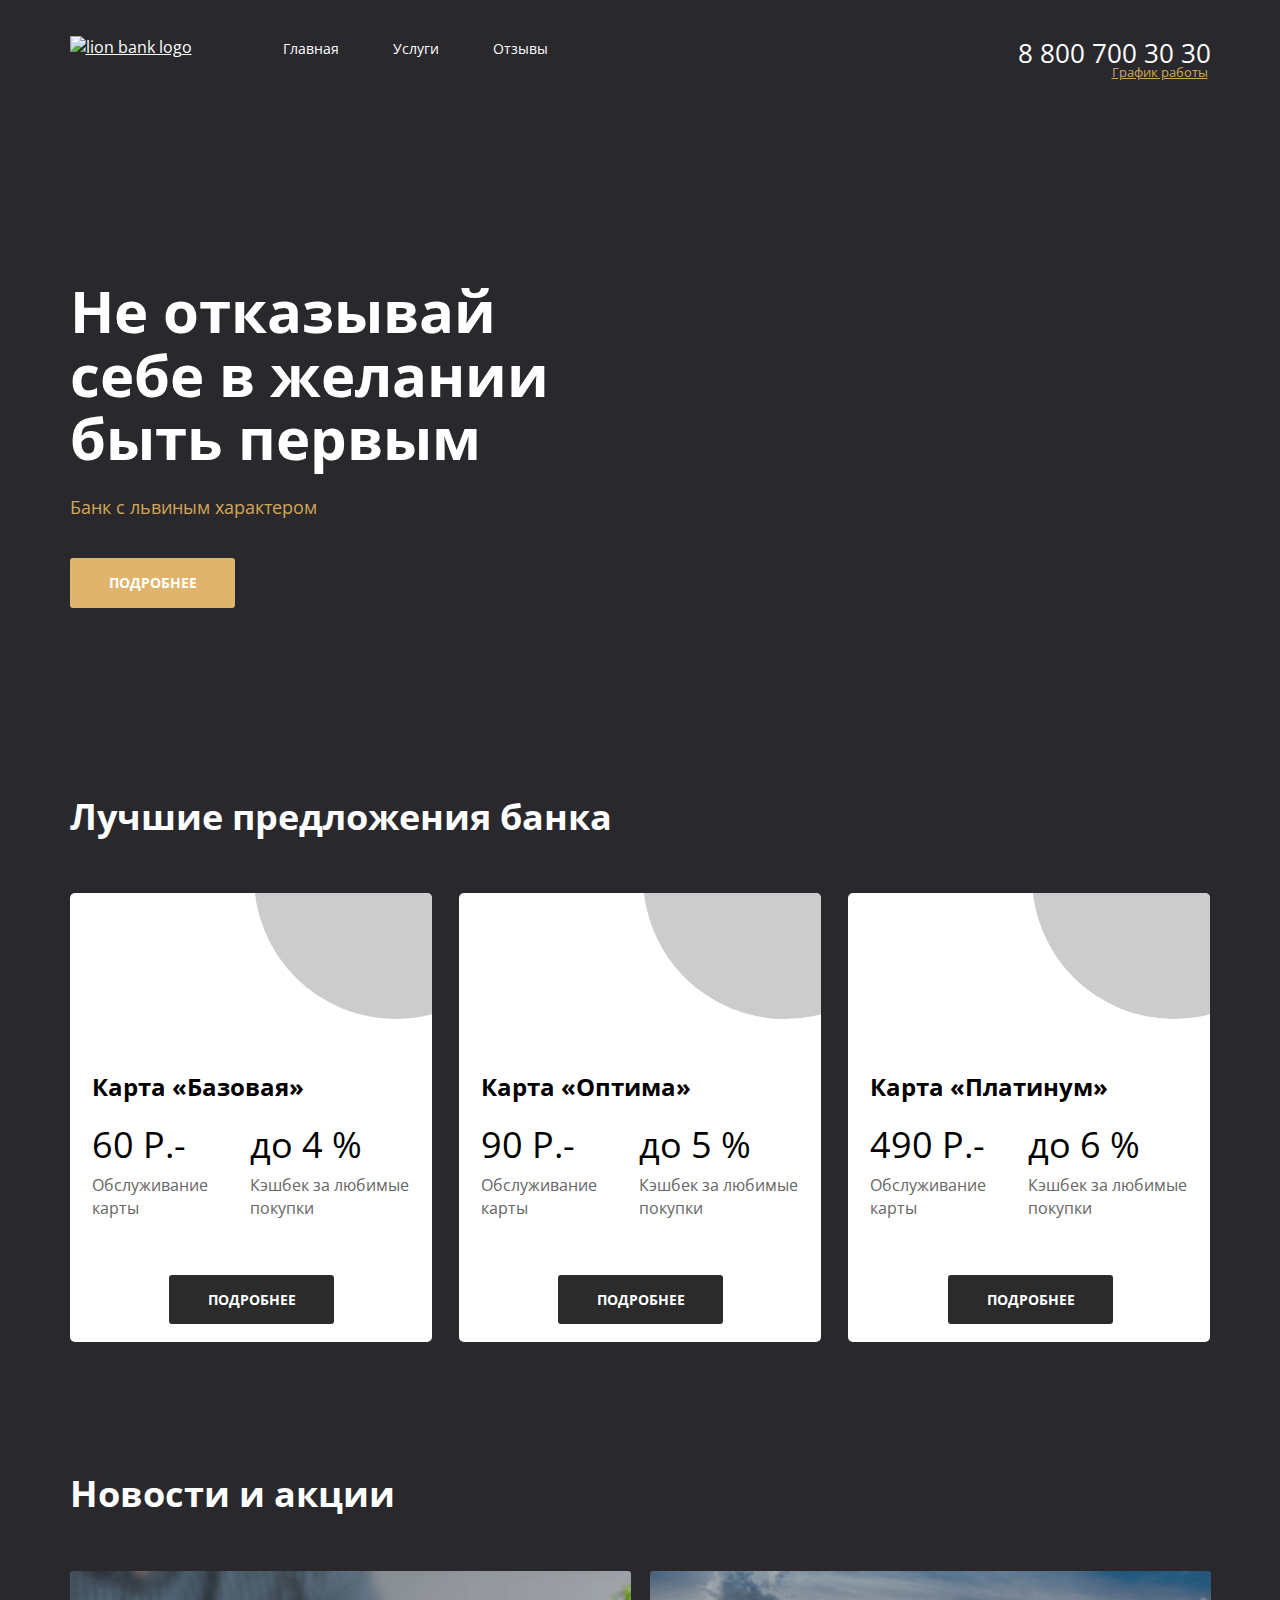
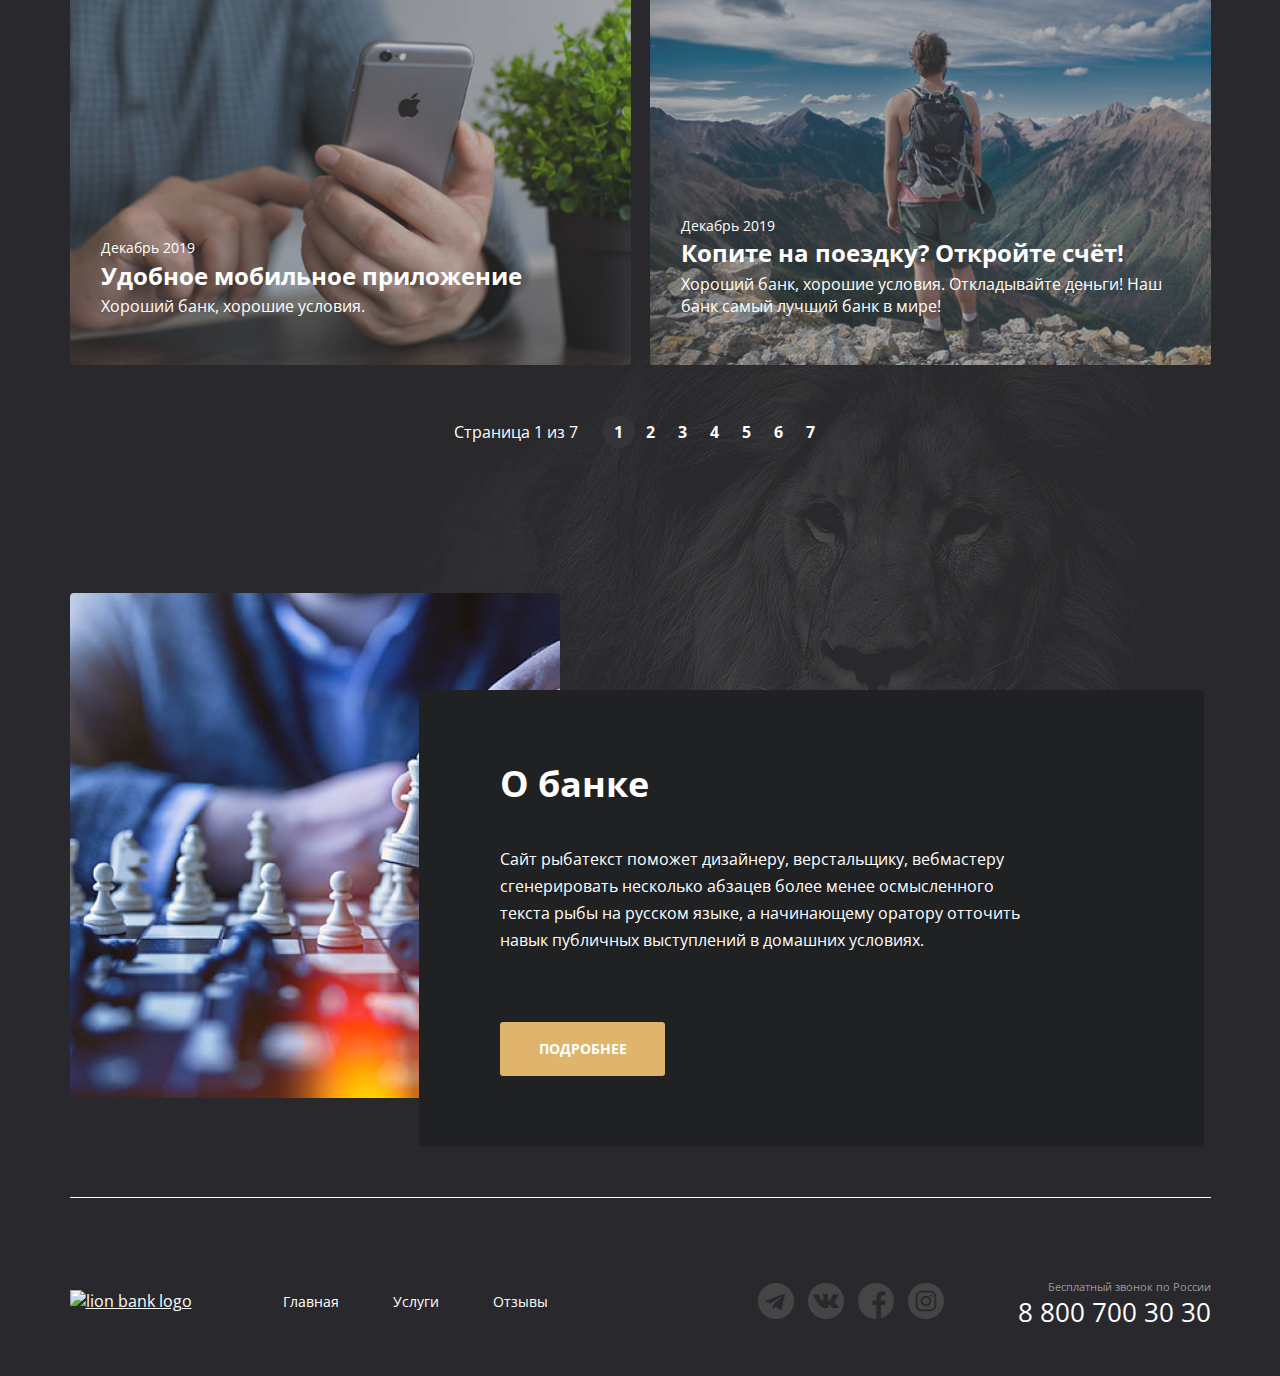
==== commit 5db513b0: "35" ====
--- a/index.html
+++ b/index.html
@@ -1,12 +1,14 @@
 <!DOCTYPE html>
-<html lang="en">
+<html lang="ru">
 
 <head>
   <meta charset="UTF-8">
   <meta http-equiv="X-UA-Compatible" content="IE=edge">
   <meta name="viewport" content="width=1200, initial-scale=1.0">
   <link href="https://fonts.googleapis.com/css2?family=Open+Sans:wght@400;600;700&display=swap" rel="stylesheet">
-  <link rel="stylesheet" href="https://cdnjs.cloudflare.com/ajax/libs/normalize/8.0.1/normalize.min.css" integrity="sha512-NhSC1YmyruXifcj/KFRWoC561YpHpc5Jtzgvbuzx5VozKpWvQ+4nXhPdFgmx8xqexRcpAglTj9sIBWINXa8x5w==" crossorigin="anonymous" referrerpolicy="no-referrer" />
+  <link rel="stylesheet" href="https://cdnjs.cloudflare.com/ajax/libs/normalize/8.0.1/normalize.min.css"
+    integrity="sha512-NhSC1YmyruXifcj/KFRWoC561YpHpc5Jtzgvbuzx5VozKpWvQ+4nXhPdFgmx8xqexRcpAglTj9sIBWINXa8x5w=="
+    crossorigin="anonymous" referrerpolicy="no-referrer" />
   <link rel="stylesheet" href="./css/main.css">
   <title>Lion Bank | Main Page</title>
 </head>
@@ -17,21 +19,30 @@
       <div class="container hero__container">
         <header class="header">
           <div class="header__col">
-            <a href="/" class="logo">
-              <img src="./img/logo.png" alt="lion bank logo" class="logo__img">
+            <a href="index.html" class="logo">
+              <img src="./img/logo/logo.png" alt="lion bank logo" class="logo__img">
             </a>
             <nav class="menu">
               <ul class="menu__list">
-                <li class="menu__item"> <a href="#" class="menu__link">Главная</a> </li>
-                <li class="menu__item"> <a href="#" class="menu__link">Услуги</a> </li>
-                <li class="menu__item"> <a href="#" class="menu__link">Отзывы</a> </li>
+                <li class="menu__item"> <a href="index.html" class="menu__link">Главная</a> </li>
+                <li class="menu__item"> <a href="services.html" class="menu__link">Услуги</a> </li>
+                <li class="menu__item"> <a href="reviews.html" class="menu__link">Отзывы</a> </li>
               </ul>
             </nav>
           </div>
           <div class="header__col header__col--align--right">
             <addres class="contacts">
               <a href="tel:+78007003030" class="contacts__phone">8 800 700 30 30</a>
-              <div class="contacts__dropdown-title">График работы</div>
+              <div class="dropdown">
+                <div class="contacts__dropdown-title">График работы</div>
+                <div class="dropdown__triangle"></div>
+                <div class="dropdown__menu">
+                  <ul class="dropdown__list">
+                    <li class="dropdown__item"><b>пн-вс: 09:00-20:00</b></li>
+                    <li class="dropdown__item">Обед: 14:00-14:30</li>
+                  </ul>
+                </div>
+              </div>
             </addres>
           </div>
         </header>
@@ -114,12 +125,12 @@
         </ul>
       </div>
     </section>
-    <div class="section">      
+    <div class="section">
       <div class="container">
         <h2 class="section__title">Новости и акции</h2>
         <ul class="news">
           <li class="news__item single-news">
-          <img src="./img/content/phone.png" alt="Мобильное приложение" class="single-news__cover">
+            <img src="./img/content/phone.png" alt="Мобильное приложение" class="single-news__cover">
             <div class="single-news__text-content">
               <time class="single-news__date">Декабрь 2019</time>
               <div class="single-news__title">Удобное мобильное приложение</div>
@@ -160,7 +171,9 @@
             <h2 class="about__title">О банке</h2>
             <div class="about__dest-text">
               <p>
-                Сайт рыбатекст поможет дизайнеру, верстальщику, вебмастеру сгенерировать несколько абзацев более менее осмысленного текста рыбы на русском языке, а начинающему оратору отточить навык публичных выступлений в домашних условиях.
+                Сайт рыбатекст поможет дизайнеру, верстальщику, вебмастеру сгенерировать несколько абзацев более менее
+                осмысленного текста рыбы на русском языке, а начинающему оратору отточить навык публичных выступлений в
+                домашних условиях.
               </p>
               <a href="#" class="btn btn--color--ginger">Подробнее</a>
             </div>
@@ -170,18 +183,18 @@
     </div>
     <footer class="footer-container">
       <div class="container footer-container__content">
-        <div class="footer">
+        <div class="footer footer-container__section">
           <div class="footer__col">
-            <a href="/" class="logo">
-              <img src="./img/logo.png" alt="lion bank logo" class="logo__img">
+            <a href="index.html" class="logo">
+              <img src="./img/logo/logo.png" alt="lion bank logo" class="logo__img">
             </a>
             <nav class="menu">
               <ul class="menu__list">
-                <li class="menu__item"> <a href="#" class="menu__link">Главная</a> </li>
-                <li class="menu__item"> <a href="#" class="menu__link">Услуги</a> </li>
-                <li class="menu__item"> <a href="#" class="menu__link">Отзывы</a> </li>
+                <li class="menu__item"> <a href="index.html" class="menu__link">Главная</a> </li>
+                <li class="menu__item"> <a href="services.html" class="menu__link">Услуги</a> </li>
+                <li class="menu__item"> <a href="reviews.html" class="menu__link">Отзывы</a> </li>
               </ul>
-            </nav>          
+            </nav>
           </div>
           <div class="footer__col footer__col--align--right">
             <ul class="socials">
@@ -200,13 +213,14 @@
             </ul>
             <addres class="contacts">
               <div class="contacts__desc">Бесплатный звонок по России</div>
-              <a href="tel:+78007003030" class="contacts__phone">8 800 700 30 30</a>            
+              <a href="tel:+78007003030" class="contacts__phone">8 800 700 30 30</a>
             </addres>
-          </div>          
+          </div>
         </div>
       </div>
     </footer>
 
   </div>
 </body>
+
 </html>--- a/css/main.css
+++ b/css/main.css
@@ -2,8 +2,7 @@
   font-family: "Open Sans", Helvetica, sans-serif;
   color: #fff;
   font-size: 16px;
-  line-height: 1.42;
-  background: #29282D;
+  line-height: 1.4;
   background: #29282D;
   -webkit-font-smoothing: antialiased;
   -moz-osx-font-smothing: grayscale;
@@ -40,8 +39,20 @@
   box-sizing: border-box;
 }
 
-body, html {
+img {
+  display: block;
+  max-width: 100%;
+}
+
+body,
+html {
   height: 100%;
+}
+
+buttom{
+  background: transparent;
+  bottom: none;
+  cursor: pointer;
 }
 
 .wrapper {
@@ -54,7 +65,7 @@
 
 .main-page-wrapper {
   background: url("../img/bg/lion-header.png") center top no-repeat,
-  url("../img/bg/lion-small.png") right bottom 273px no-repeat;
+    url("../img/bg/lion-small.png") right bottom 273px no-repeat;
 }
 
 .container {
@@ -70,11 +81,11 @@
 }
 
 .header {
-  padding-top: 33px;
+  padding-top: 27px;
   margin-bottom: 30px;
   display: flex;
   justify-content: space-between;
-  align-items: center;
+  align-items: flex-start;
 }
 
 .header__col {
@@ -126,7 +137,6 @@
 
 .menu__link:hover {
   color: #D3A557;
-  ;
 }
 
 .contacts__phone {
@@ -141,7 +151,58 @@
   text-decoration: underline;
   color: #D3A557;
   margin-right: 3px;
-}
+  cursor: pointer;
+}
+
+.dropdown {
+  position: relative;
+  display: inline-block;
+}
+
+.dropdown:hover .dropdown__triangle {  
+  opacity: .8;
+}
+
+.dropdown__triangle {
+  margin-left: 60%;
+  border: 7px solid transparent;
+  width: 0px;
+  height: 0px;
+  margin-top: -2px;
+  border-bottom-color: #EDEDED;
+  border-top-width: 0;
+  border-right-width: 10px;
+  border-left-width: 10px;
+  opacity: 0;
+}
+
+.dropdown:hover .dropdown__menu {  
+  opacity: .8;
+}
+
+.dropdown__menu {
+  width: 157px;
+  height: 67px;
+  padding: 13px;
+  background: #EDEDED;
+  border-radius: 5px;
+  font-size: 13px;
+  line-height: 21px;
+  text-align: center;
+  color: #1E1F20;
+  opacity: 0;
+  left: -9999px;
+}
+
+/*.dropdown__menu:before {
+  content: "";
+  display: block;
+  height: 100px;
+  left: 0;
+  right: 0;
+  top: -29px;
+  position: absolute;
+} */
 
 .hero {
   margin-bottom: 184px;
@@ -167,7 +228,7 @@
 .btn {
   background: #DFB56D;
   border-radius: 3px;
-  padding: 17px 38px 16px 39px;
+  padding: 15px 38px 15px 39px;
   color: #fff;
   font-size: 14px;
   font-weight: bold;
@@ -196,6 +257,18 @@
 
 .btn--color--brown:hover {
   background: #DFB56D;
+}
+
+.btn--color--black {
+  background: #29282D;
+}
+
+.btn--color--gray {
+  background: #8E8E8E;
+}
+
+.btn--color--gray:hover {
+  background: #2B2B2B;
 }
 
 .offers {
@@ -328,7 +401,7 @@
 .single-news {
   position: relative;
   border-radius: 3px;
-  overflow: hidden;  
+  overflow: hidden;
 }
 
 .news__item:last-child {
@@ -369,6 +442,20 @@
   align-items: center;
 }
 
+.pager--theme--light {
+  color: #000000;
+}
+
+.pager--theme--light .pager__item--active .pager__link {
+  color: #fff;
+  background: #353439;
+}
+
+.pager--theme--light .pager__link:hover {
+  color: #fff;
+  background: #353439;
+}
+
 .pager__display {
   margin-right: 25px;
 }
@@ -459,13 +546,16 @@
   margin-top: auto;
 }
 
+.footer-container__section {
+  height: 150px;
+  margin-top: 28px;
+}
+
 .footer-container__content {
   border-top: 1px solid #fff;
 }
 
-.footer{
-  margin-top: 28px;
-  height: 152px;
+.footer {
   position: relative;
   display: flex;
   align-items: center;
@@ -477,8 +567,8 @@
   align-items: center;
 }
 
-.footer__col footer__col--align--right {
-  align-items: flex-end;
+.footer__col--align--right {
+  justify-content: flex-end;
 }
 
 .socials {
@@ -492,7 +582,7 @@
 }
 
 .socials__item:last-child {
-margin-right: 0;
+  margin-right: 0;
 }
 
 .socials__link {
@@ -533,4 +623,494 @@
 
 .socials__item--icon--insta .socials__link:hover {
   background-image: url("../img/icons/insta-hover.png");
-}+}
+
+/* services page */
+
+.top-line {
+  min-height: 412px;
+  display: flex;
+  flex-direction: column;
+  padding-bottom: 24px;
+  background: #29282D url("../img/bg/lion-head-wide.png") right 50% top no-repeat;
+}
+
+.top-line__container {
+  display: flex;
+  flex: 1;
+  flex-direction: column;
+  justify-content: space-between;
+}
+
+.page-title {
+  font-size: 72px;
+  line-height: 84.38px;
+  font-weight: bold;
+  margin-bottom: 36px;
+}
+
+.breadcrumbs__list {
+  display: flex;
+  align-items: center;
+}
+
+.breadcrumbs__item {
+  display: flex;
+  padding-left: 2px;
+  align-items: center;
+}
+
+.breadcrumbs__item--active .breadcrumbs__link {
+  font-weight: bold;
+  text-decoration: none;
+}
+
+.breadcrumbs__item:after {
+  padding-left: 2px;
+  content: "/";
+  color: #9A9A9A;
+}
+
+.breadcrumbs__item:first-child {
+  padding-left: 0px;
+}
+
+.breadcrumbs__item:last-child:after {
+  display: none;
+}
+
+.breadcrumbs__link {
+  color: #9A9A9A;
+  font-size: 14px;
+  ;
+}
+
+.page-content {
+  background-color: #F2F2F2;
+  color: #303030;
+  padding: 98px 0;
+}
+
+.services {
+  margin-bottom: 0px;
+  /*в уроке был отступ 65px, мне не понадобился*/
+}
+
+.service {
+  display: flex;
+  /* padding: 40px 30px; */
+  /*в уроке был отступ 65px, мне не понадобился*/
+  text-decoration: none;
+}
+
+.service:hover {
+  background: #F5F5F5;
+}
+
+.service:hover .btn {
+  background: #DFB56D;
+}
+
+.service__img {
+  width: 175%;
+  margin-right: 4%;
+}
+
+.service__content {
+  flex: 1;
+}
+
+.service__title {
+  font-size: 36px;
+  font-weight: bold;
+  margin-bottom: 48px;
+  margin-right: 25px;
+  columns: #202020;
+}
+
+.service__desc {
+  line-height: 1.7;
+  margin-bottom: 107px;
+}
+
+.service__desc p {
+  margin-bottom: 49px;
+}
+
+.inner-section {
+  background: #F2F2F2;
+  color: #202020;
+  padding: 88px 0;
+}
+
+.inner-section--bg--grey {
+  background: #F4F5F5;
+}
+
+.inner-section__title {
+  font-size: 48px;
+  font-weight: bold;
+  margin-bottom: 75px;
+}
+
+.partners {
+  display: flex;
+  flex-wrap: wrap;
+  /* 2й вариант madgin-botton -46px */
+}
+
+.partners__item {
+  margin-left: 46px;
+}
+
+.partners__item:nth-child(4n+1) {
+  /* это 1й вариант*/
+  margin-left: 0;
+  /* 2й - закомитить 1й и добавить madgin-botton -46px блоку обёртке*/
+}
+
+.partners__link {
+  text-decoration: none;
+  display: flex;
+  width: 250px;
+  height: 100px;
+  align-items: center;
+  justify-content: center;
+  filter: grayscale(100%);
+}
+
+.partners__link:hover {
+  filter: grayscale(0);
+}
+
+.inner-footer__container {
+  padding: 50px 0;
+}
+
+.inner-footer {
+  margin-top: auto;
+}
+
+/* reviews page */
+
+.reviews {
+  column-count: 2;
+  column-gap: 27px;
+  margin-bottom: 76px;
+}
+
+.reviews__item {
+  margin-bottom: 17px;
+}
+
+.review {
+  display: inline-flex;
+  flex-direction: column;
+  padding: 50px 31px 33px 28px;
+  background: #F4F5F5;
+}
+
+.review__header {
+  display: flex;
+  align-items: center;
+  margin-bottom: 27px;
+}
+
+.review__user {
+  display: flex;
+  align-items: center;
+  font-size: 24px;
+  font-weight: bold;
+  color: #2E77A4;
+  margin-bottom: 3px;
+}
+
+.review__user:after {
+  content: url("../img/icons/vk-blue.png");
+  height: 30px;
+  margin-left: 7px;
+}
+
+.avatar {
+  width: 142px;
+  height: 142px;
+  overflow: hidden;
+  border-radius: 50%;
+  margin-right: 22px;
+}
+
+.review__tags {
+  display: flex;
+  align-items: flex-start;
+}
+
+.tag {
+  font-size: 13px;
+  color: #303030;
+  padding: 10px 25px;
+  border-radius: 50px;
+  background: #E7E7E7;
+  margin-right: 10px;
+}
+
+.tag--bg--green {
+  background: #B9EAE4;
+}
+
+.review__title {
+  font-size: 30px;
+  color: #202020;
+  font-weight: bold;
+  margin-bottom: 23px;
+}
+
+.review__content-text {
+  line-height: 1.69;
+  margin-bottom: 48.5px;
+}
+
+.review__date {
+  font-size: 14px;
+  font-weight: bold;
+  color: #1A1B1E;
+}
+
+.separator {
+  background: #E5C288 url("../img/decor/phone-n-hand_1.png") right 27% bottom no-repeat;
+  min-height: 363px;
+  display: flex;
+  flex-direction: column;
+  justify-content: center;
+  color: #202020;
+}
+
+.separator__content {
+  max-width: 45%;
+}
+
+.separator__title {
+  font-size: 48px;
+  font-weight: bold;
+  line-height: 1.1;
+}
+
+.form__row {
+  display: flex;
+  margin-bottom: 26px;
+}
+
+.form__input {
+  flex: 1;
+  margin-right: 28px;
+  border-radius: 5px;
+  border-color: #E5C288;
+  border: none;
+  background: #fff;
+  padding: 20px 30px;
+  font-size: 18px;
+  color: #1A1B1E;
+}
+
+.form__input::placeholder {
+  color: #666;
+}
+
+.form__input:last-child {
+  margin-right: 0px;
+}
+
+.form__input--textarea {
+  height: 235px;
+}
+
+.form__controls {
+  display: flex;
+  margin-bottom: 35px;
+}
+
+.form__controls-title {
+  width: 30%;
+}
+
+.controls {
+  flex: 1;
+  display: flex;
+  flex-wrap: wrap;  
+}
+
+.controls__item {
+  margin-bottom: 10px;
+}
+
+.controls__elem {
+  cursor: pointer;
+}
+
+.controls__checkbox:checked ~ .controls__tag {
+  background: #B9EAE4;
+}
+
+.controls__checkbox {
+  display: none;
+}
+
+.form__btns {
+display: flex;
+justify-content: flex-end;
+}
+
+.form__btn {
+  margin-right: 22px;
+}
+
+.form__btn:last-child {
+ margin-bottom: 0; 
+}
+
+/* welcome page */
+
+.welcome {
+  display: flex;
+  position: fixed;
+  top: 0;
+  left: 0;
+  width: 100%;
+  height: 100%;
+  align-items: center;
+  justify-content: center;
+  background: url("../img/bg/splash.png") center bottom / cover no-repeat;
+}
+
+.central {
+  display: flex;
+  flex-direction: column;
+  align-items: center;
+  animation: bounce 1.3s 1s;
+  opacity: 0;
+  animation-fill-mode: forwards;
+}
+
+.central__logo {
+  margin-bottom: 59px;
+}
+
+@keyframes bounce {
+  0% {
+    transform: translateY(0);
+  }
+
+  20% {
+    animation-timing-function: cubic-bezier(.17,.96,.56,1);
+    transform: translateY(-30px);
+  }
+
+  35% {
+    transform: translateY(0);
+  }
+
+  55% {
+    transform: translateY(-15px);
+  }
+
+  65% {
+    transform: translateY(0);
+  }
+
+  70% {
+    transform: translateY(-4px);
+  }
+
+  80% {
+    transform: translateY(0);  
+  }
+
+  100% {
+    opacity: 1;
+  }
+}
+
+/* welcome asia page */
+/* 
+.welcome {
+  display: flex;
+  position: fixed;
+  top: 0;
+  left: 0;
+  width: 100%;
+  height: 100%;
+  align-items: center;
+  justify-content: center;
+  background: url("../img/logo-asia/bg.png") center bottom / cover no-repeat;
+}
+
+.central--asia {
+  opacity: 0;
+  animation: zoom 1s ease-in infinite;
+  animation-fill-mode: forwards;
+}
+
+@keyframes zoom {
+  from {
+    transform: scale(.7);
+  }
+
+  20% {
+    transform: scale(1.15);
+  }
+
+  40% {
+    transform: scale(.9);
+  }
+
+  60% {
+    transform: scale(1.1);
+  }
+
+  80% {
+    transform: scale(.95);
+  }
+
+  to {
+    opacity: 1;
+    transform: scale(1);
+  }
+}
+*/
+/* welcome production page */
+/* 
+.welcome {
+  display: flex;
+  position: fixed;
+  top: 0;
+  left: 0;
+  width: 100%;
+  height: 100%;
+  align-items: center;
+  justify-content: center;
+  background: url("../img/logo-video/bg.png") center bottom / cover no-repeat;
+}
+
+.central--video {
+  opacity: 0;
+  animation: rotateIn 1s infinite;
+  animation-fill-mode: forwards;
+}
+
+@keyframes rotateIn {
+  from {    
+    transform: scale(0.1) rotate(30deg);
+  }
+
+  50% {
+    transform: rotate(-10deg);
+  }
+
+  70% {
+    transform: rotate(3deg);
+  }
+  
+  to {
+    opacity: 1;
+    transform: scale(1);
+  }
+} */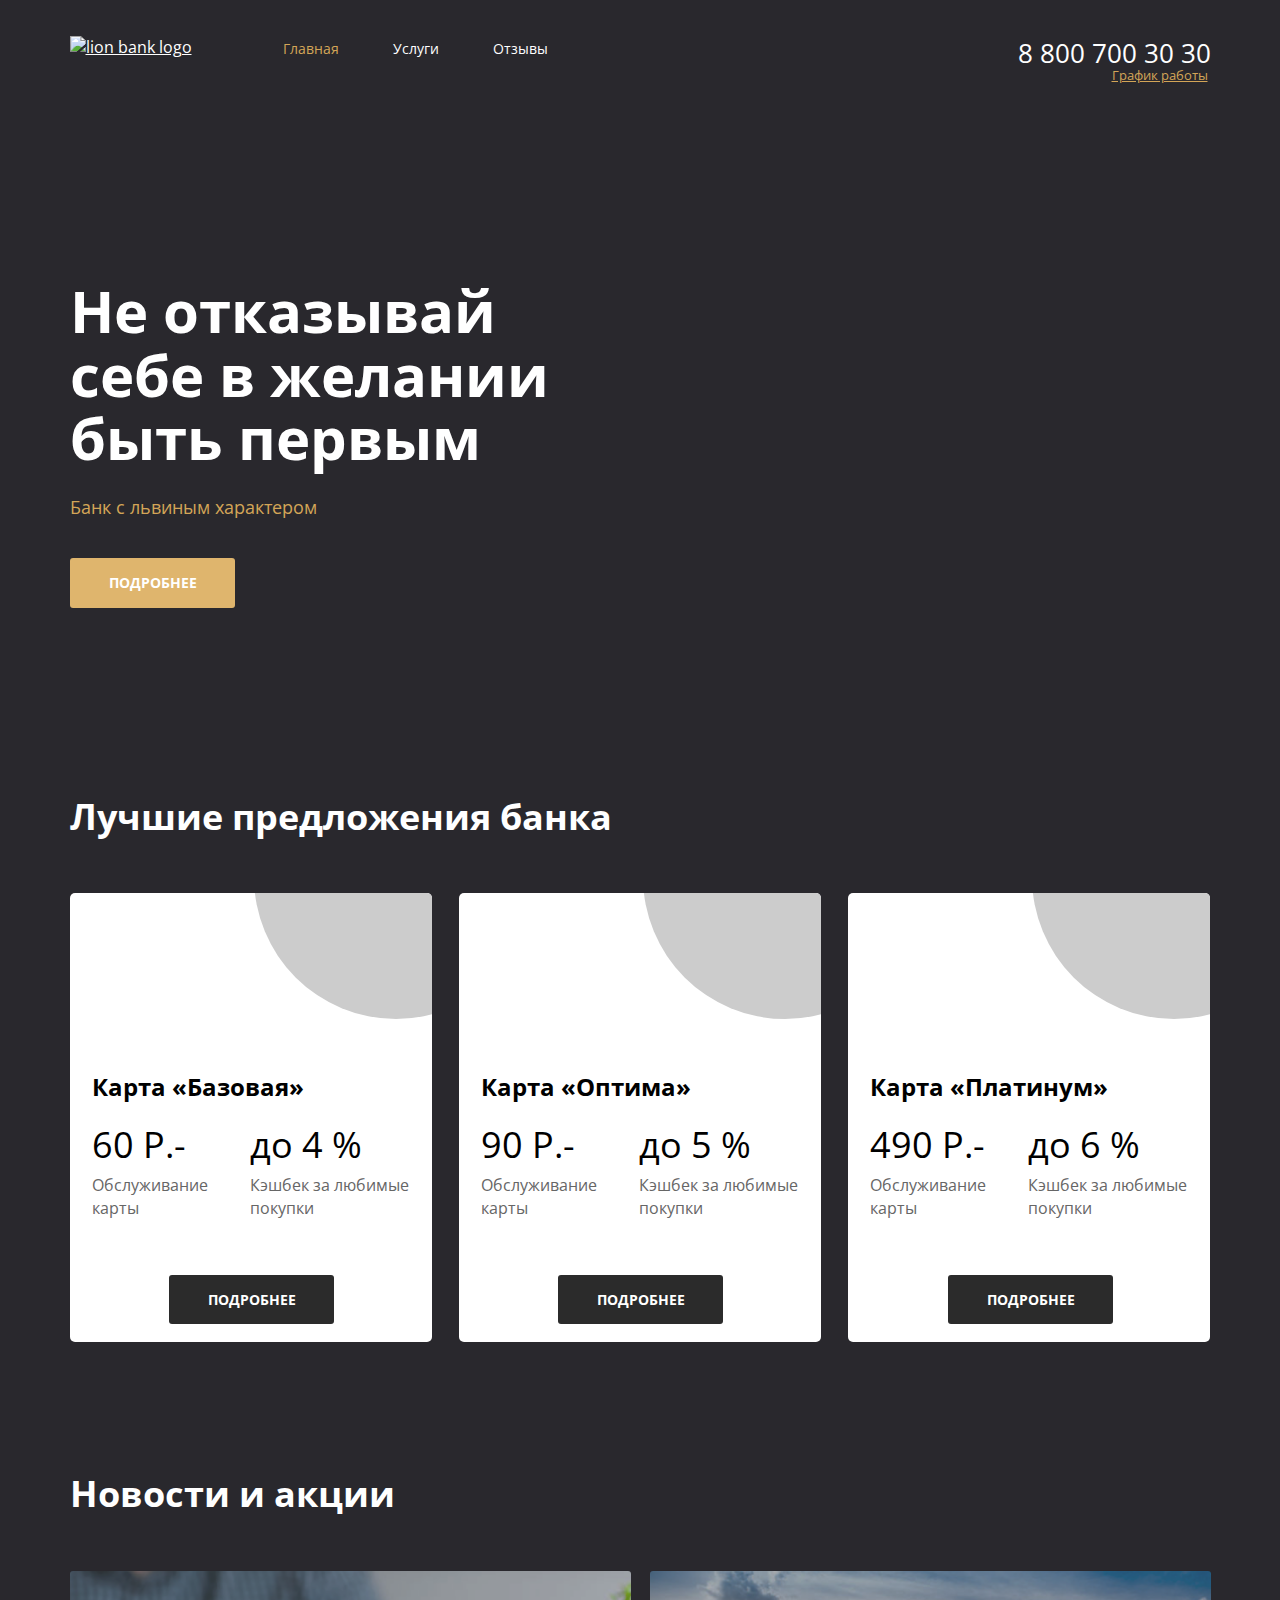
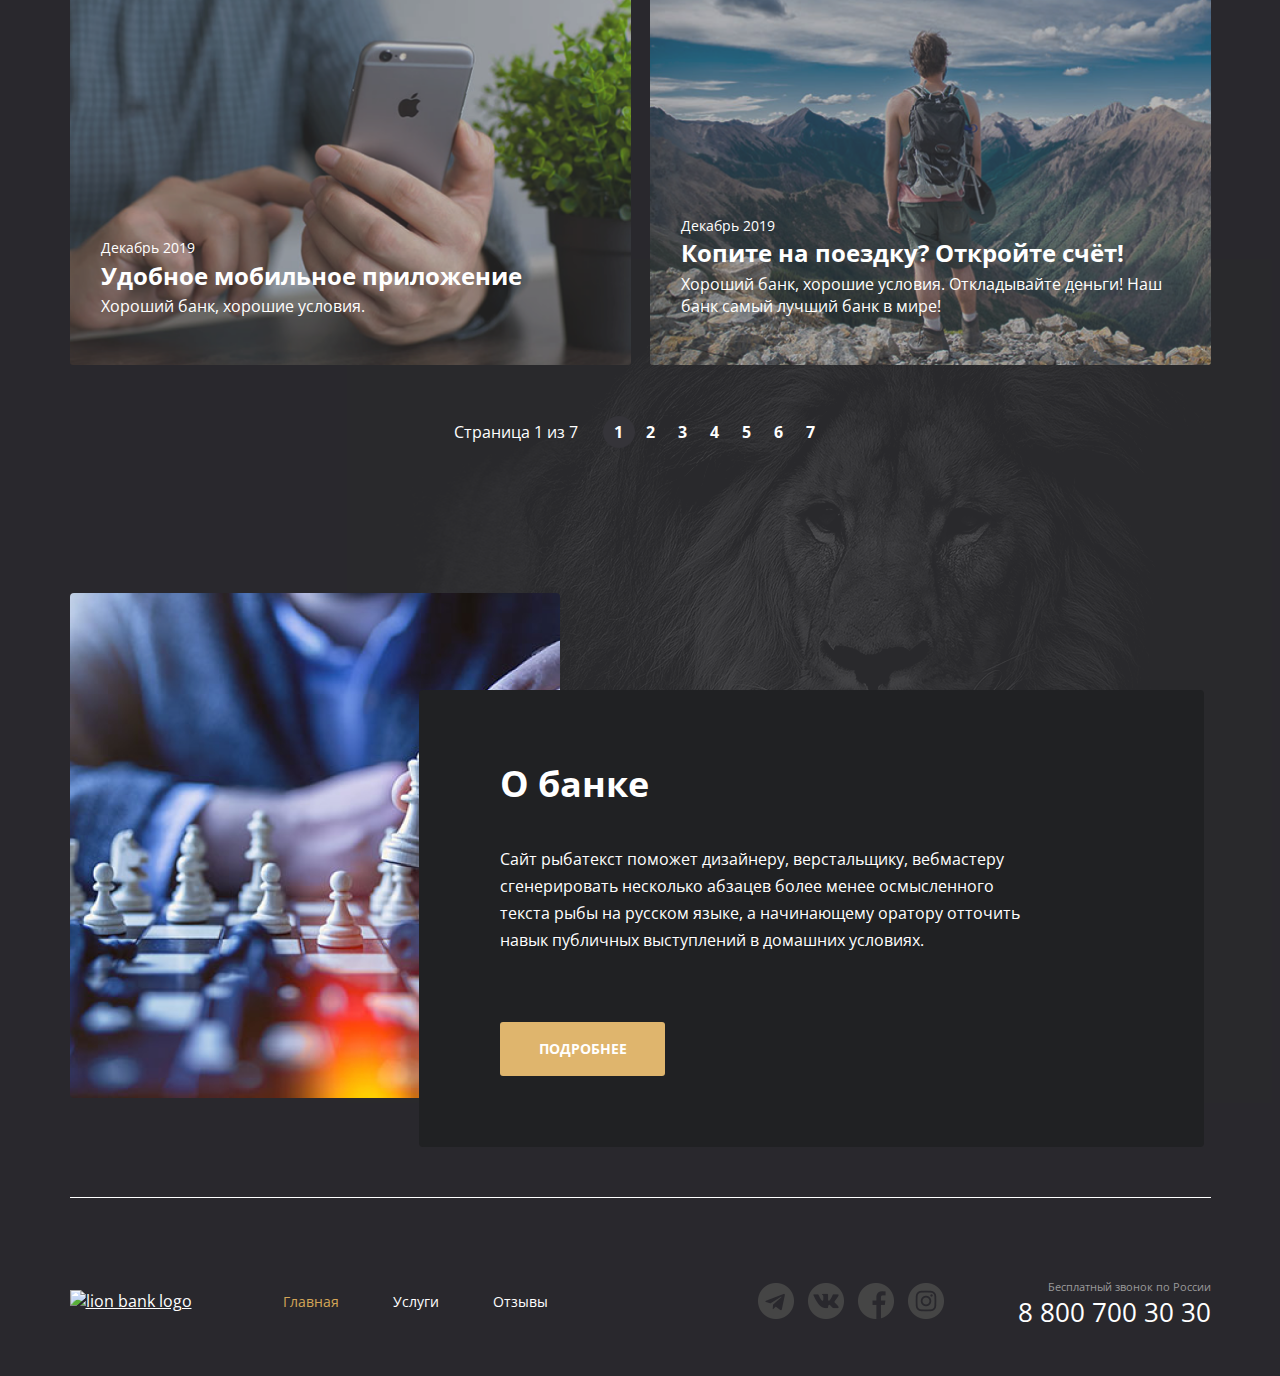
==== commit 38d01c4c: "36" ====
--- a/index.html
+++ b/index.html
@@ -24,7 +24,7 @@
             </a>
             <nav class="menu">
               <ul class="menu__list">
-                <li class="menu__item"> <a href="index.html" class="menu__link">Главная</a> </li>
+                <li class="menu__item menu__item--active"> <a href="index.html" class="menu__link">Главная</a> </li>
                 <li class="menu__item"> <a href="services.html" class="menu__link">Услуги</a> </li>
                 <li class="menu__item"> <a href="reviews.html" class="menu__link">Отзывы</a> </li>
               </ul>
@@ -190,7 +190,7 @@
             </a>
             <nav class="menu">
               <ul class="menu__list">
-                <li class="menu__item"> <a href="index.html" class="menu__link">Главная</a> </li>
+                <li class="menu__item menu__item--active"> <a href="index.html" class="menu__link">Главная</a> </li>
                 <li class="menu__item"> <a href="services.html" class="menu__link">Услуги</a> </li>
                 <li class="menu__item"> <a href="reviews.html" class="menu__link">Отзывы</a> </li>
               </ul>
--- a/css/main.css
+++ b/css/main.css
@@ -133,9 +133,10 @@
 .menu__link {
   font-size: 14px;
   text-decoration: none;
-}
-
-.menu__link:hover {
+  transition: color .5s;
+}
+
+.menu__link:hover {  
   color: #D3A557;
 }
 
@@ -160,30 +161,36 @@
 }
 
 .dropdown:hover .dropdown__triangle {  
+  left: 35px;
   opacity: .8;
 }
 
 .dropdown__triangle {
-  margin-left: 60%;
+  position: absolute; 
   border: 7px solid transparent;
   width: 0px;
   height: 0px;
-  margin-top: -2px;
+  margin-top: -3px;
   border-bottom-color: #EDEDED;
   border-top-width: 0;
   border-right-width: 10px;
   border-left-width: 10px;
   opacity: 0;
-}
-
-.dropdown:hover .dropdown__menu {  
-  opacity: .8;
+  transition: opacity 1s;
+  left: -9999px;
+}
+
+.dropdown:hover .dropdown__menu {
+  left: -60px;
+  opacity: .8;  
 }
 
 .dropdown__menu {
+  position: absolute;
   width: 157px;
   height: 67px;
   padding: 13px;
+  margin-top: 4px;
   background: #EDEDED;
   border-radius: 5px;
   font-size: 13px;
@@ -191,18 +198,19 @@
   text-align: center;
   color: #1E1F20;
   opacity: 0;
-  left: -9999px;
-}
-
-/*.dropdown__menu:before {
+  transition: opacity 1s;
+  left: -9999px;  
+}
+
+.dropdown__menu:before {
   content: "";
   display: block;
-  height: 100px;
+  height: 75px;
   left: 0;
   right: 0;
-  top: -29px;
+  top: -7px;
   position: absolute;
-} */
+}
 
 .hero {
   margin-bottom: 184px;
@@ -235,10 +243,11 @@
   text-transform: uppercase;
   text-decoration: none;
   display: inline-block;
+  transition: background .5s;
 }
 
 .btn:hover {
-  background: #D3A557;
+  background: #D3A557;  
   box-shadow: 0px 8px 35px rgba(223, 181, 109, 0.35);
 }
 
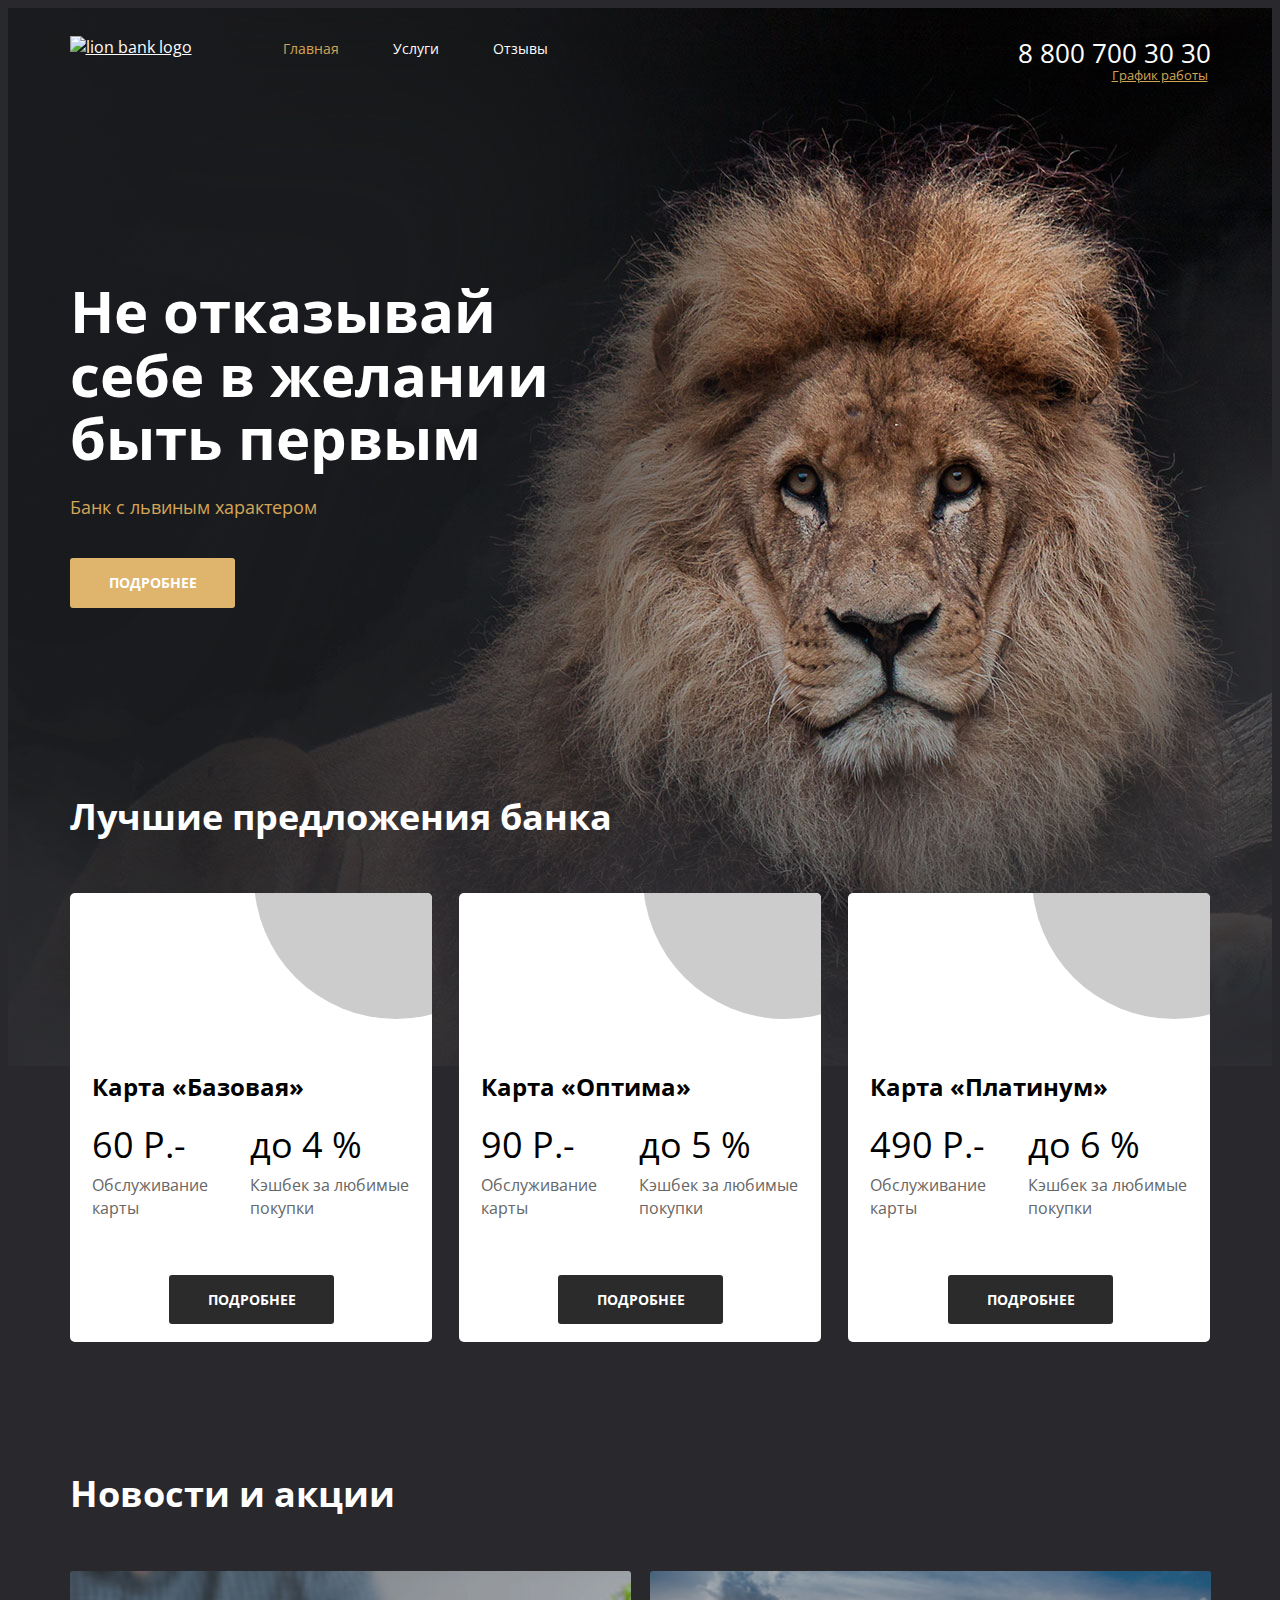
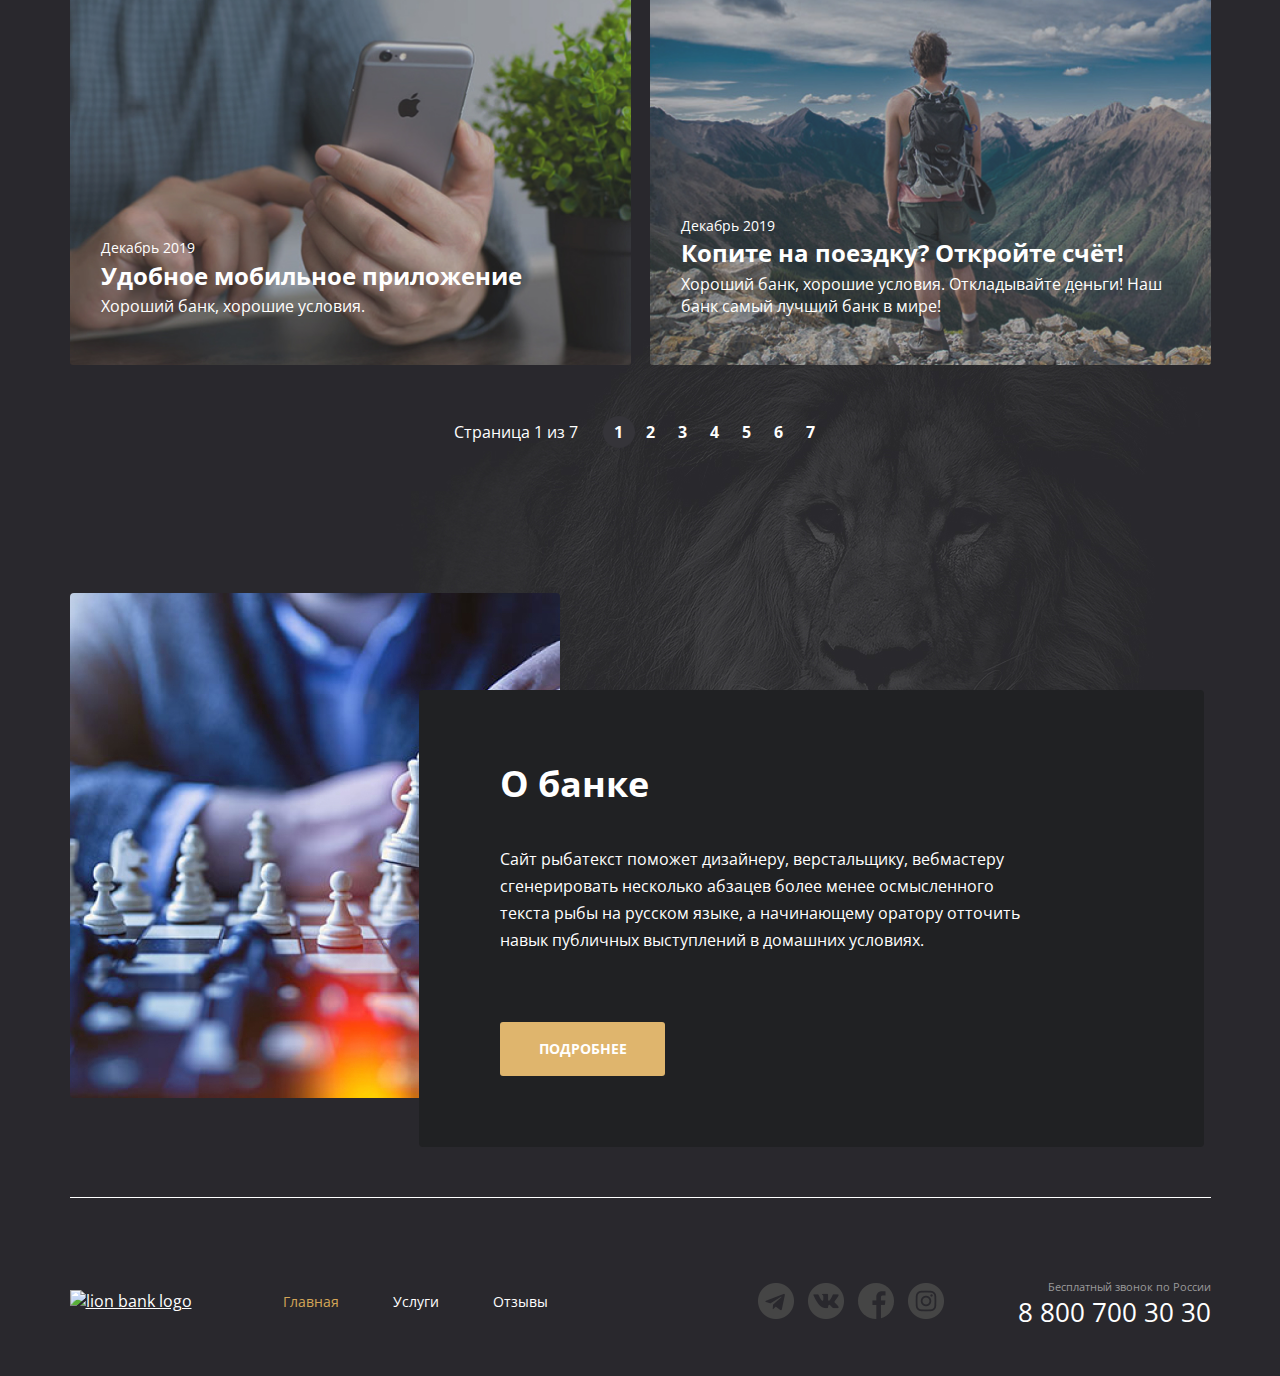
==== commit efc61486: "38" ====
--- a/index.html
+++ b/index.html
@@ -130,7 +130,7 @@
         <h2 class="section__title">Новости и акции</h2>
         <ul class="news">
           <li class="news__item single-news">
-            <img src="./img/content/phone.png" alt="Мобильное приложение" class="single-news__cover">
+            <img src="./img/content/phone.jpg" alt="Мобильное приложение" class="single-news__cover">
             <div class="single-news__text-content">
               <time class="single-news__date">Декабрь 2019</time>
               <div class="single-news__title">Удобное мобильное приложение</div>
@@ -140,7 +140,7 @@
             </div>
           </li>
           <li class="news__item single-news">
-            <img src="./img/content/mountains.png" alt="Откройте счёт!" class="single-news__cover">
+            <img src="./img/content/mountains.jpg" alt="Откройте счёт!" class="single-news__cover">
             <div class="single-news__text-content">
               <time class="single-news__date">Декабрь 2019</time>
               <div class="single-news__title">Копите на поездку? Откройте счёт!</div>
--- a/css/main.css
+++ b/css/main.css
@@ -64,8 +64,8 @@
 }
 
 .main-page-wrapper {
-  background: url("../img/bg/lion-header.png") center top no-repeat,
-    url("../img/bg/lion-small.png") right bottom 273px no-repeat;
+  background: url("../img/bg/lion-header.jpg") center top no-repeat,
+    url("../img/bg/lion-small.jpg") right bottom 273px no-repeat;
 }
 
 .container {
@@ -448,11 +448,11 @@
 .pager {
   display: flex;
   justify-content: center;
-  align-items: center;
+  align-items: center;  
 }
 
 .pager--theme--light {
-  color: #000000;
+  color: #000000;  
 }
 
 .pager--theme--light .pager__item--active .pager__link {
@@ -491,6 +491,7 @@
   text-decoration: none;
   font-weight: bold;
   line-height: 32px;
+  transition: background .25s, color .25s;
 }
 
 .pager__link:hover {
@@ -518,7 +519,7 @@
   width: 490px;
   height: 505px;
   margin-top: 145px;
-  background: url("../img/decor/chess.png") center center / cover no-repeat;
+  background: url("../img/decor/chess.jpg") center center / cover no-repeat;
   display: block;
 }
 
@@ -600,6 +601,7 @@
   width: 36px;
   height: 36px;
   background: center center no-repeat;
+  transition: background .25s;
 }
 
 .socials__item--icon--telegram .socials__link {
@@ -641,7 +643,7 @@
   display: flex;
   flex-direction: column;
   padding-bottom: 24px;
-  background: #29282D url("../img/bg/lion-head-wide.png") right 50% top no-repeat;
+  background: #29282D url("../img/bg/lion-head-wide.jpg") right 50% top no-repeat;
 }
 
 .top-line__container {
@@ -786,6 +788,7 @@
   align-items: center;
   justify-content: center;
   filter: grayscale(100%);
+  transition: filter .5s;
 }
 
 .partners__link:hover {
@@ -885,7 +888,7 @@
 }
 
 .separator {
-  background: #E5C288 url("../img/decor/phone-n-hand_1.png") right 27% bottom no-repeat;
+  background: #E5C288 url("../img/decor/phone-n-hand.png") right 27% bottom no-repeat;
   min-height: 363px;
   display: flex;
   flex-direction: column;
@@ -911,13 +914,17 @@
 .form__input {
   flex: 1;
   margin-right: 28px;
-  border-radius: 5px;
-  border-color: #E5C288;
-  border: none;
+  border-radius: 5px;  
+  border: 1px solid transparent;
+  outline: #E5C288;
   background: #fff;
   padding: 20px 30px;
   font-size: 18px;
   color: #1A1B1E;
+}
+
+.form__input:focus {
+  border-color: #E5C288;
 }
 
 .form__input::placeholder {
